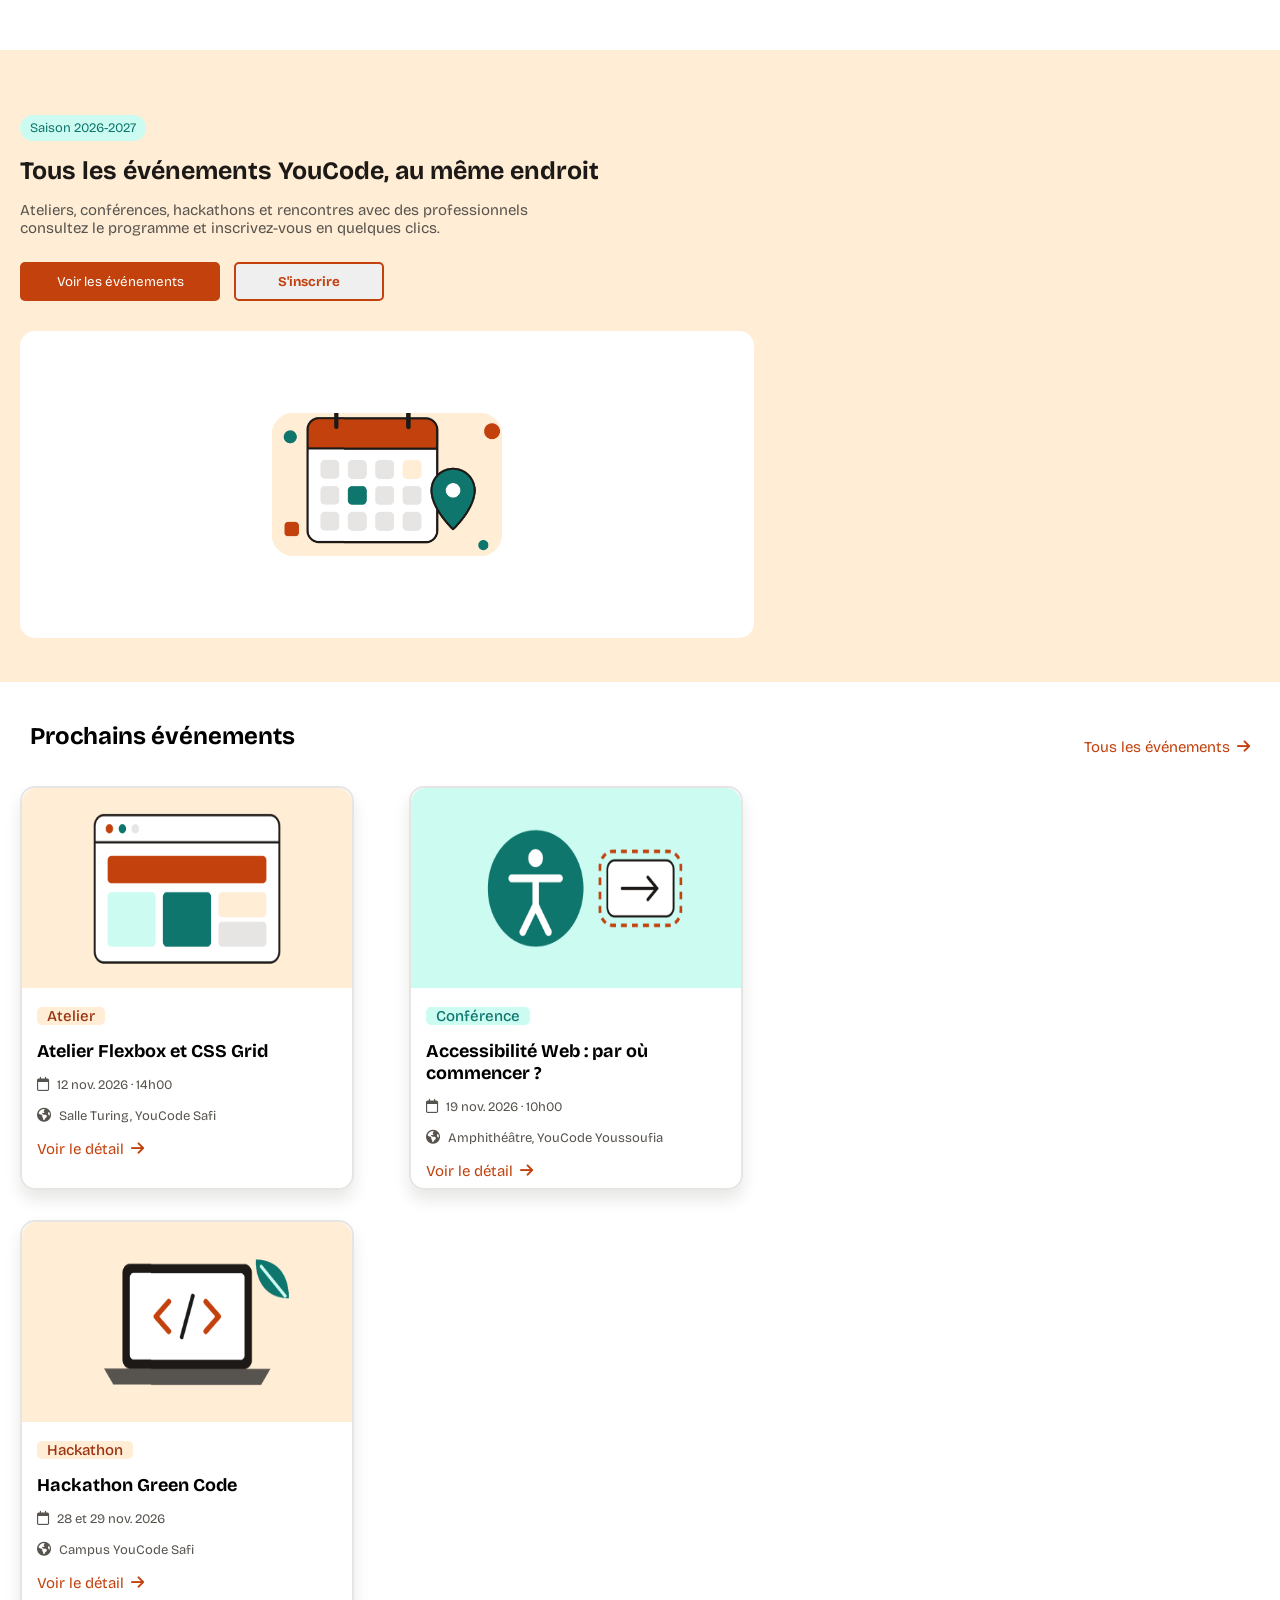
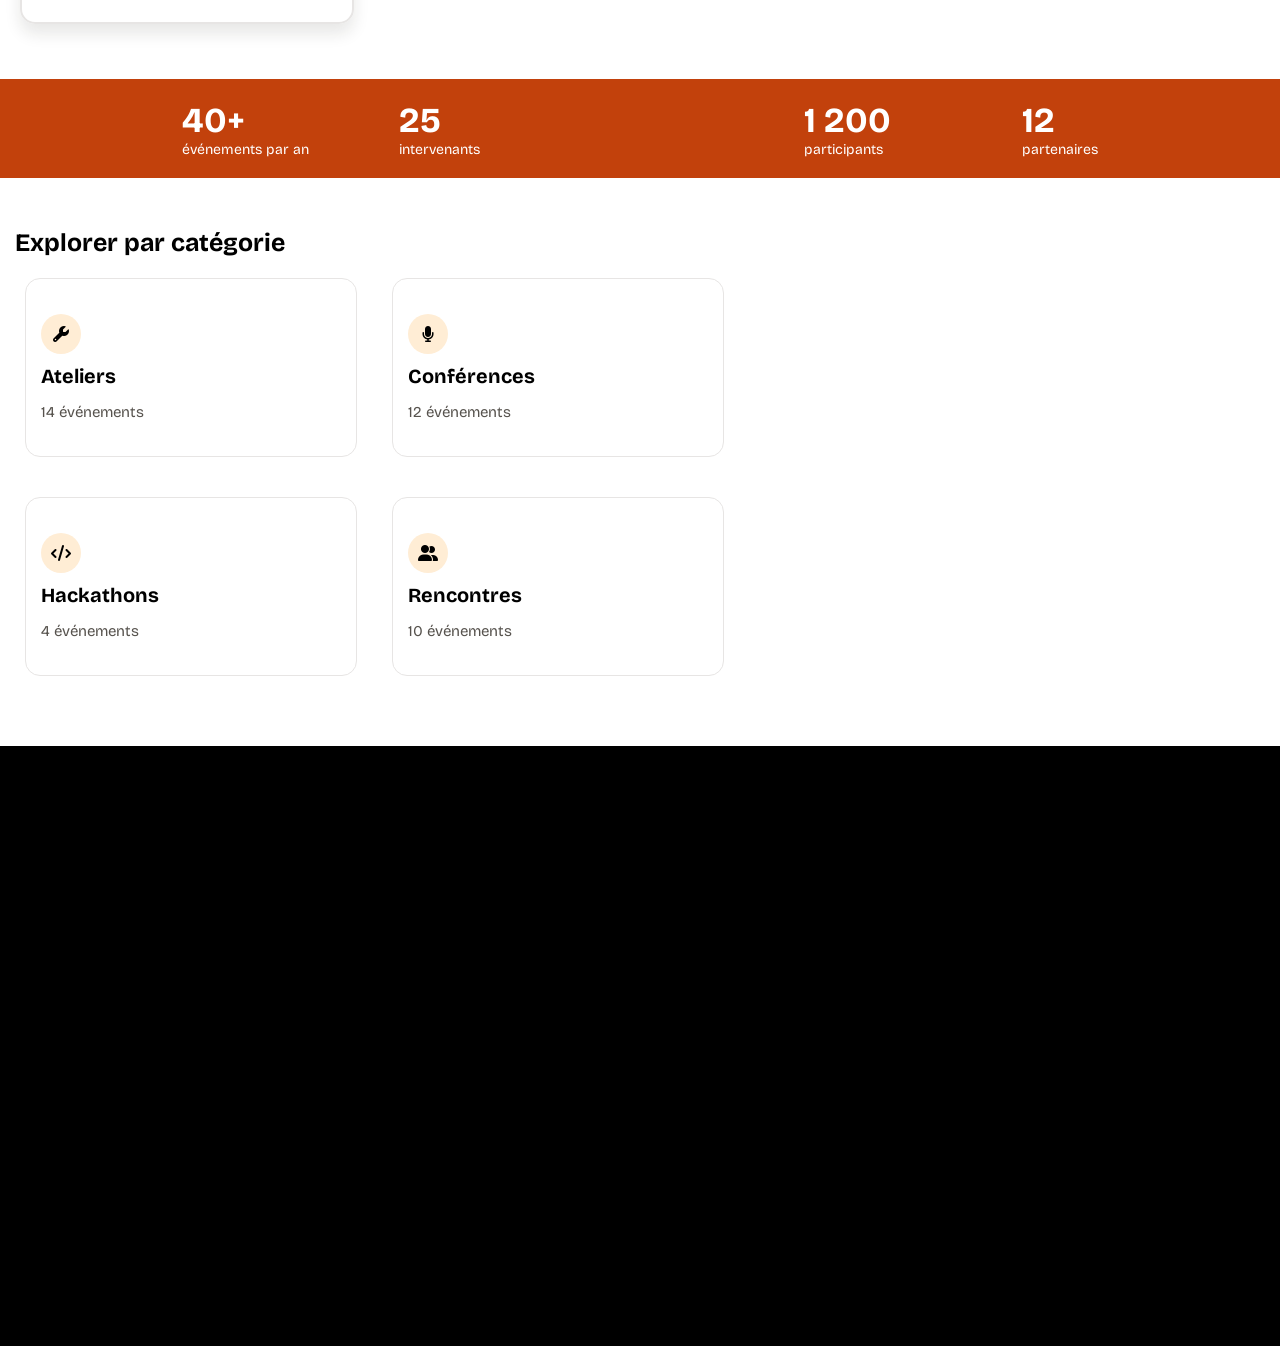
==== index.html @ a25e7b58 "done" ====
<!DOCTYPE html>
<html>
<head>
	<meta charset="UTF-8">
	<meta name="viewport" content="width=device-width, initial-scale=1.0">
    <link rel="stylesheet" href="css/style.css">
    <link rel="stylesheet" href="css/responsive.css">
	<title>YouCode Events</title>
    <link rel="preconnect" href="https://fonts.googleapis.com">
    <link rel="preconnect" href="https://fonts.gstatic.com" crossorigin>
    <link href="https://fonts.googleapis.com/css2?family=Bricolage+Grotesque:opsz,wght@12..96,200..800&family=Inter:ital,opsz,wght@0,14..32,100..900;1,14..32,100..900&display=swap" rel="stylesheet">
     <link
        rel="stylesheet"
        href="https://cdnjs.cloudflare.com/ajax/libs/font-awesome/6.7.2/css/all.min.css"
    >
</head>
<body>
    <header>
    </header>
    <main>
        <section class = "hero">
            <div class = "evnt-txt">
                <p class="saison">Saison 2026-2027</p>
                <h1>Tous les événements YouCode, au même endroit</h2>
                <p class = "txt">Ateliers, conférences, hackathons et rencontres avec des professionnels consultez le programme et inscrivez-vous en quelques clics.</p>
                <button class="voir">Voir les événements</button>
                <button class ="inscrire">S'inscrire</button>
            </div>
            <img class = "img-ag" src = "/assets/images/image-1.png" alt = "agenda">
        </section>
        <section class = "pr-events">
            <div class="line">
            <h2>Prochains événements</h2>
            <div class="event-page">
            <a href="evenements.html">Tous les événements</a>
            <i class="fa-solid fa-arrow-right"></i>
            </div>
            </div>
            <div class = "cards">
                <div class = two-cards>
                    <div class = "card">
                    <img class= "card-img" src= "assets/images/card-1.png" alt="card-1">
                    <div class ="card-txt">
                    <h4>Atelier</h4>
                    <h2>Atelier Flexbox et CSS Grid</h2>
                    <div class = "time-place">
                        <div class= "row">
                        <i class="fa-regular fa-calendar"></i>
                        <p>12 nov. 2026 · 14h00</p>
                        </div>
                        <div class= "row">
                        <i class="fa-solid fa-earth-americas"></i>
                        <p>Salle Turing, YouCode Safi</p>
                        </div>
                    </div>
                    <div class="event-page">
                    <a href="#">Voir le détail</a>
                    <i class="fa-solid fa-arrow-right"></i>
                    </div>
                    </div>
                    </div>
                    <div class = "card">
                    <img class="card-img" src= "assets/images/card-2.png" alt="card-2">
                    <div class ="card-txt">
                    <h4 style="background-color: #CCFBF1; color: #0F766E;">Conférence</h4>
                    <h2>Accessibilité Web : par où<br>commencer ?</h2>
                    <div class = "time-place">
                        <div class= "row">
                        <i class="fa-regular fa-calendar"></i>
                        <p>19 nov. 2026 · 10h00</p>
                        </div>
                        <div class= "row">
                        <i class="fa-solid fa-earth-americas"></i>
                        <p>Amphithéâtre, YouCode Youssoufia</p>
                        </div>
                    </div>
                    <div class="event-page">
                    <a href="#">Voir le détail</a>
                    <i class="fa-solid fa-arrow-right"></i>
                    </div>
                    </div>
                    </div>
                </div>
                <div class = "card">
                    <img class="card-img" src= "assets/images/card-3.png" alt="card-3">
                    <div class ="card-txt">
                    <h4>Hackathon</h4>
                    <h2>Hackathon Green Code</h2>
                    <div class = "time-place">
                        <div class= "row">
                        <i class="fa-regular fa-calendar"></i>
                        <p>28 et 29 nov. 2026</p>
                        </div>
                        <div class= "row">
                        <i class="fa-solid fa-earth-americas"></i>
                        <p>Campus YouCode Safi</p>
                        </div>
                    </div>
                    <div class="event-page">
                    <a href="#">Voir le détail</a>
                    <i class="fa-solid fa-arrow-right"></i>
                    </div>
                    </div>
                </div>
            </div>
            </div>
        </section>
        <section class="stats">
                <div class = "two">
                    <div class = "one">
                        <h2>40+</h2>
                        <p>événements par an</p>
                    </div>
                    <div class = "one">
                        <h2>25</h2>
                        <p>intervenants</p>
                    </div>
                </div>
                <div class = "two">
                    <div class = "one">
                        <h2>1 200</h2>
                        <p>participants</p>
                    </div>
                    <div class = "pb">
                        <h2>12</h2>
                        <p>partenaires</p>
                    </div>
                </div>
        </section>
        <section class="explorer">
            <h2>Explorer par catégorie</h2>
            <div class = "one-line">
            <div class="ctg">
            <div class="categorie">
                <i class="fa-solid fa-wrench"></i>
                <h2>Ateliers</h2>
                <p>14 événements</p>
            </div>
            <div class="categorie">
                <i class="fa-solid fa-microphone"></i>
                <h2>Conférences</h2>
                <p>12 événements</p>
            </div>
            </div>
            <div class="ctg">
            <div class="categorie">
                <i class="fa-solid fa-code"></i>
                <h2>Hackathons</h2>
                <p>4 événements</p>
            </div>
            <div class="categorie">
                <i class="fa-solid fa-user-group"></i>
                <h2>Rencontres</h2>
                <p>10 événements</p>
            </div>
            </div>
            </div>
        </section>
    </main>
    <footer>
    </footer>
</body>
</html>
---- css/style.css ----
@import url('https://fonts.googleapis.com/css2?family=Bricolage+Grotesque:opsz,wght@12..96,200..800&family=Inter:ital,opsz,wght@0,14..32,100..900;1,14..32,100..900&display=swap');
*{
    margin:0;
    padding: 0;
    font-family: "Bricolage Grotesque",sans-serif;
}
.hero {
    background-color:#FFEDD5;
    padding: 40px 20px;
}
.saison{
    width:fit-content;
    font-size: 13px;
    color: #0F766E;
    border-radius:15px;
    padding: 5px 10px;
    background-color:#CCFBF1;
}
.evnt-txt > h1{
    font-size: 25px;
    color:#1C1917;
    margin: 15px 0px;
}
.txt{
    margin-bottom: 10px;
    font-size: 15px;
    color:#57534E;
}
.img-ag{
    margin-top: 30px;
    width: 230px;
    padding: 25px;
    border: 2px solid #FFFFFF;
    border-radius: 15px;
    background-color:#FFFFFF;
}
.voir ,.inscrire{
    width:290px;
    height: 39px;
    margin-top: 15px;
    border-radius: 5px;
    border-style: none;
    color: #FFFFFF;
}
.voir{
    background-color: #C2410C;
}
.inscrire{
    border:2px solid #C2410C;
    color:#C2410C;
    font-weight: bold;
}
.pr-events{
    padding: 40px 20px;
}
.pr > h2{
    font-size: 32px;
}
.event-page{
    margin: 15px 0px;
}
.event-page > a,
.event-page > i{
    text-decoration: none;
    color: #C2410C;
    font-size: 15px;
}
.event-page > a{
    margin-bottom:10px;
}
.event-page > i{
    margin-left: 3px;
}
.card-img{
    width: 290px;
    height:150px;
    border-radius:15px 15px 0px 0px;
}
.card{
    border: 2px solid #E7E5E4;
    height:350px;
    width: 290px;
    margin-bottom: 15px;
    border-radius: 15px;
    box-shadow: 0px 10px 16px 0px  rgb(28 25 23 / 10%);
}
.card-txt > h4{
    font-size: 15px;
    background-color:#FFEDD5;
    color:#9A3412;
    font-weight:500;
    border-radius: 5px;
    margin: 15px 0px;
    width: fit-content;
    padding: 0px 10px;
}
.card-txt{
    margin : 0px 15px;
}
.card-txt > h2{
    font-size: 18px;
}
.row{
    display: flex;
    gap:8px;
    font-size: 14px;
    color: #57534E;
    margin-top: 15px;
}
.row > p{
    font-size:13px;
}
.time-place{
    margin: 15px 0px;
}

.stats{
    background-color: #C2410C;
    color :#FFFFFF;
    padding: 20px 20px;
}
.two{
    display: flex;
    gap:20px;
}
.pb{
    margin-left: 41px;
}
.one > h2,.pb > h2{
    font-size: 35px;
}
.one > p,.pb > p{
    font-size: 14px;
}

.explorer{
    padding: 15px 15px;
}
.explorer > h2{
    font-size: 25px;
}
.categorie{
    width:240px;
    padding: 35px 15px;
    border: 1px solid #E7E5E4;
    border-radius: 15px;
    margin: 20px 0px;
}
.categorie > i{
    background-color: #FFEDD5;
    border-radius: 60%;
    height: 40px;
    width: 40px;
    display: flex;
    align-items: center;
    justify-content: center;
}
 .categorie > h2{
    margin-top: 10px;
    font-size: 20px;
 }
.categorie > p{
    font-size: 15px;
    color: #57534E;
    margin-top: 15px;
}



footer{
    height:600px;
    background-color: black;
}
header{
    height: 50px;
}
---- css/responsive.css ----
@media (min-width: 768px) {
    .img-ag{
        padding: 80px 250px;
    }
    .voir{
        width:200px;
    }
    .inscrire{
        width:150px;
        margin-left: 10px;
    }
    .txt{
        width:550px;
    }
    .evnt-txt{
       margin-top: 25px;
    }
    .line{
        display: flex;
        justify-content: space-between;
        margin: 0px 10px;
    }
    .two-cards{
        display: flex;
        gap : 55px;
    }
    .stats{
        display: flex;
        justify-content: space-around;
    }
    .two{
        gap: 90px;
    }
    .ctg{
        display: flex;
        margin: 0px 10px;
    }
    .categorie{
        width: 300px;
    }
    .explorer{
        margin: 35px 0px;
    }
    .card-img{
        width: 330px;
        height:200px;
    }
    .card{
        height:400px;
        width: 330px;
        margin-top: 15px;
    }
    .ctg{
        gap:35px;
    }
}

@media (min-width: 1440px) {
    .hero {
        display: flex;
        justify-content: space-around;
    }
    .evnt-txt {
        margin-top: 50px;
    }
    .voir{
        width:200px;
    }
    .inscrire{
        width:150px;
        margin-left: 10px;
    }
    .img-ag{
        padding: 50px;
        margin-left: 20px;
    }
    .cards{
        display: flex;
        gap : 55px;
    }
    .two{
        gap: 150px;
    }
    .ctg{
        display: flex;
        gap:5px;
    }
    .one-line{
        display:flex;
    }
    .categorie{
        width:240px;
        margin: 20px 10px;
    }
    .pr-events{
        margin: 0px 110px;
    }
    .one{
        margin: 0px 0px;
    }
    .explorer{
        margin: 0px 110px;
    }
    .two{
        margin-right: 130px;
    }
    .card-img{
        width: 370px;
        border-radius:15px 15px 0px 0px;
    }
    .card{
        width: 370px;
        margin-top: 15px;
    }
}
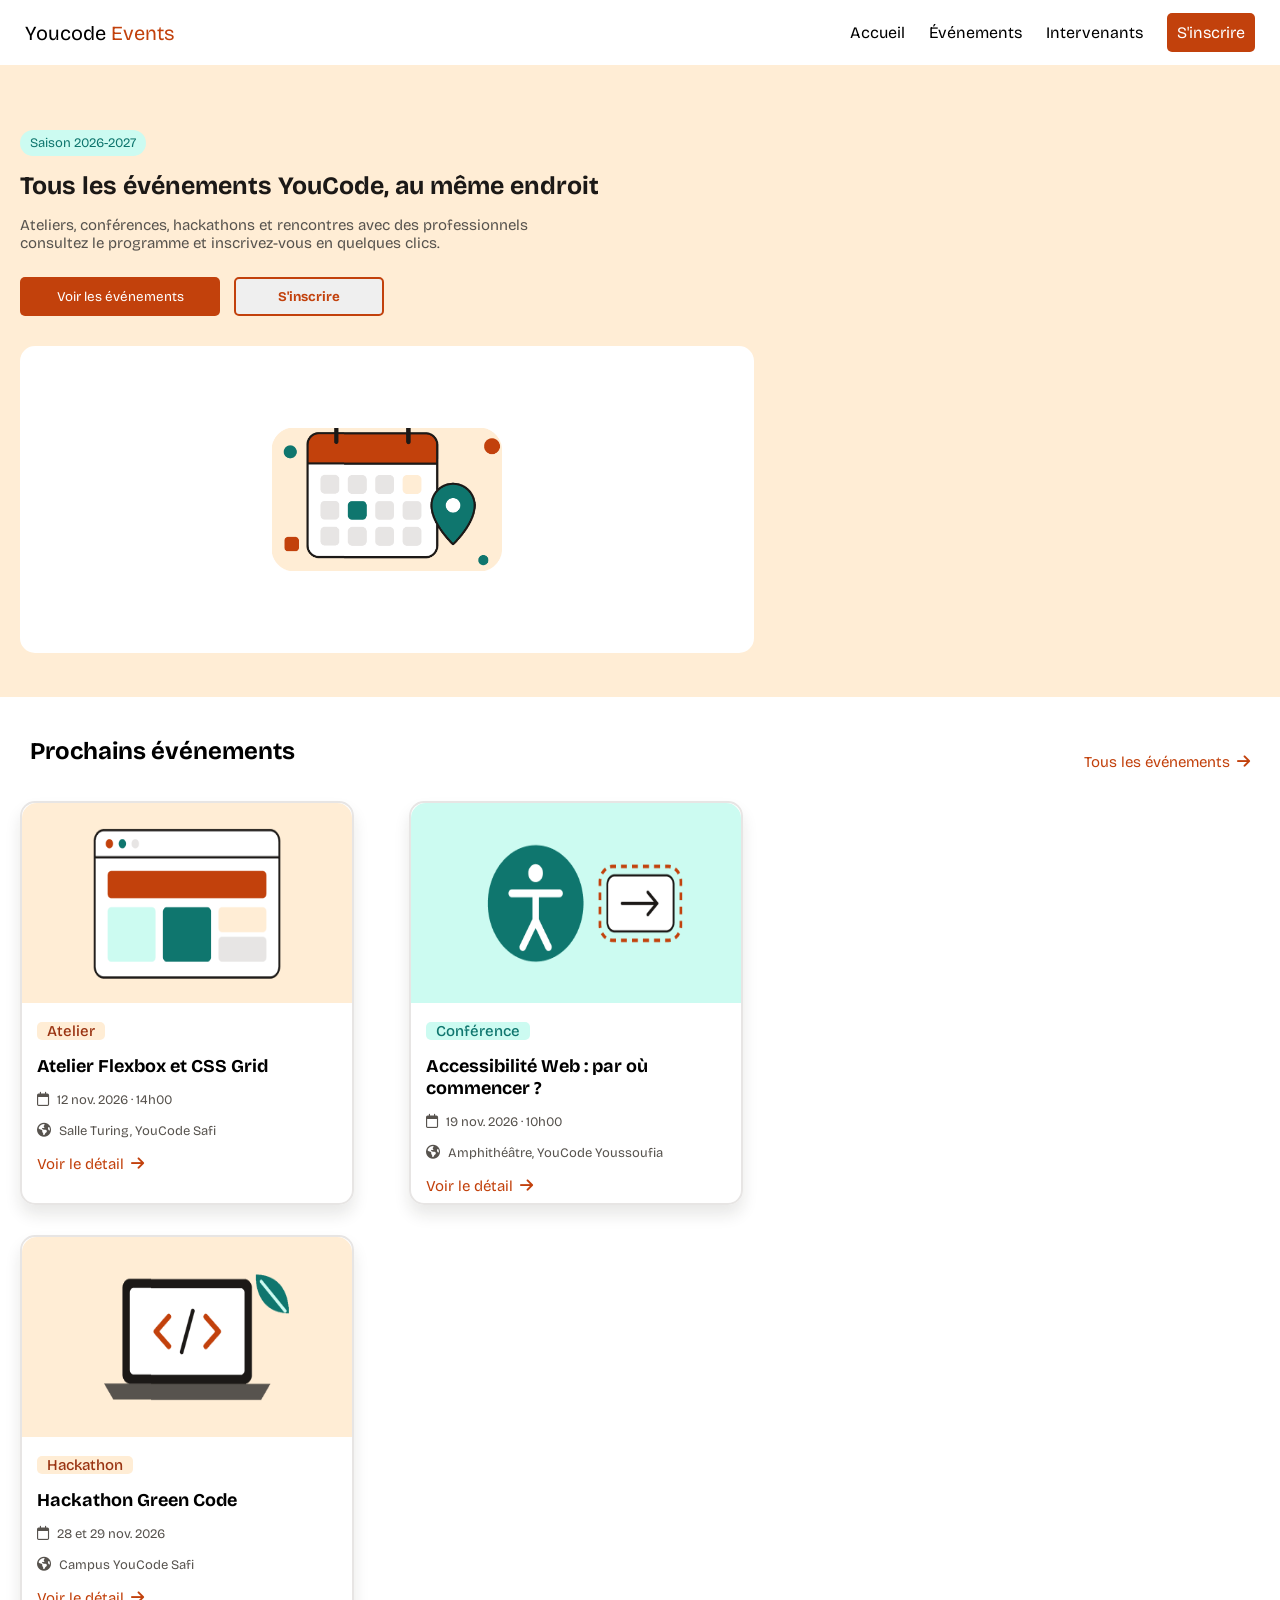
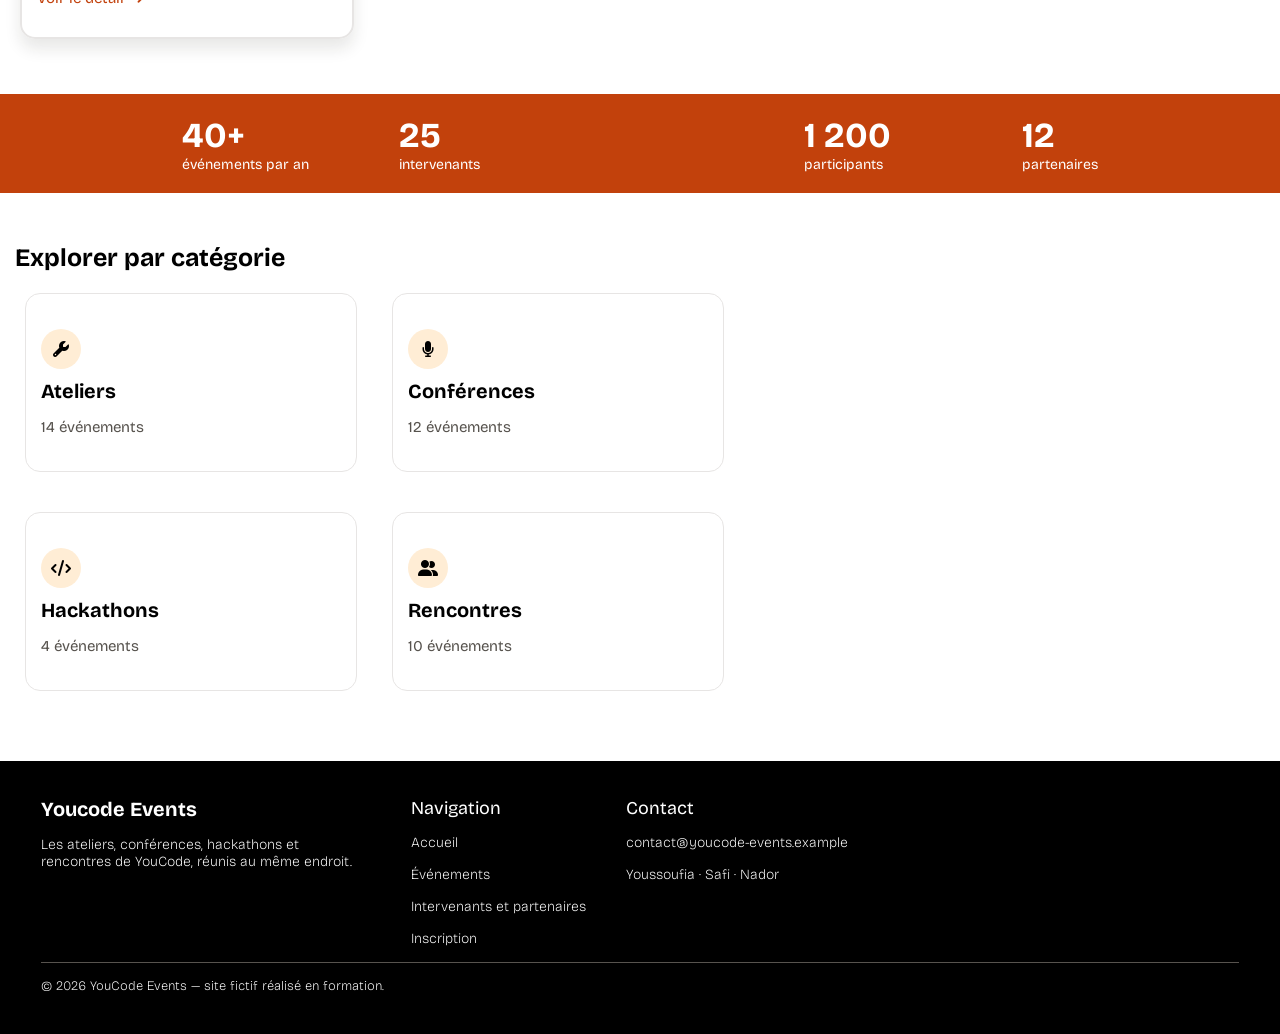
==== commit 12d2e176: "fixed first merge" ====
--- a/index.html
+++ b/index.html
@@ -16,6 +16,18 @@
 </head>
 <body>
     <header>
+        <nav>
+        <div class = "big-title">
+          <p class="youcode">Youcode <span class="events">Events</span></p>
+        </div>
+        <button class = "menu"><i class="fa-solid fa-bars"></i></button>
+        <ul class = "nav-links" id="nav-links">
+            <li><a href="index.html">Accueil</a></li>
+            <li><a href="evenements.html">Événements</a></li>
+            <li><a href="">Intervenants</a></li>
+            <li><a class="Sinscrire" href="">S'inscrire</a></li>
+        </ul>
+      </nav>
     </header>
     <main>
         <section class = "hero">
@@ -158,6 +170,25 @@
         </section>
     </main>
     <footer>
+        <div class="footer-p">
+            <div class = "big">
+              <h2>Youcode Events</h2>
+              <p class ="dawn">Les ateliers, conférences, hackathons et rencontres de YouCode, réunis au même endroit.</p>  
+            </div>
+            <div class = "wd">
+               <p class = "up">Navigation</p>
+            <p class ="dawn">Accueil</p>
+            <p class ="dawn">Événements</p>
+            <p class ="dawn">Intervenants et partenaires</p>
+            <p class ="dawn">Inscription</p>  
+            </div>
+            <div class = "wd-two">
+                <p class = "up">Contact</p>
+            <p class ="dawn">contact@youcode-events.example</p>
+            <p class ="dawn">Youssoufia · Safi · Nador</p> 
+            </div>
+        </div>
+        <p class = "reserved">© 2026 YouCode Events — site fictif réalisé en formation.</p>
     </footer>
 </body>
 </html>
--- a/css/style.css
+++ b/css/style.css
@@ -1,176 +1,327 @@
-@import url('https://fonts.googleapis.com/css2?family=Bricolage+Grotesque:opsz,wght@12..96,200..800&family=Inter:ital,opsz,wght@0,14..32,100..900;1,14..32,100..900&display=swap');
-*{
-    margin:0;
-    padding: 0;
-    font-family: "Bricolage Grotesque",sans-serif;
-}
-.hero {
-    background-color:#FFEDD5;
-    padding: 40px 20px;
-}
-.saison{
-    width:fit-content;
-    font-size: 13px;
-    color: #0F766E;
-    border-radius:15px;
-    padding: 5px 10px;
-    background-color:#CCFBF1;
-}
-.evnt-txt > h1{
-    font-size: 25px;
-    color:#1C1917;
-    margin: 15px 0px;
-}
-.txt{
-    margin-bottom: 10px;
-    font-size: 15px;
-    color:#57534E;
-}
-.img-ag{
-    margin-top: 30px;
-    width: 230px;
-    padding: 25px;
-    border: 2px solid #FFFFFF;
-    border-radius: 15px;
-    background-color:#FFFFFF;
-}
-.voir ,.inscrire{
-    width:290px;
-    height: 39px;
-    margin-top: 15px;
-    border-radius: 5px;
-    border-style: none;
-    color: #FFFFFF;
-}
-.voir{
-    background-color: #C2410C;
-}
-.inscrire{
-    border:2px solid #C2410C;
-    color:#C2410C;
-    font-weight: bold;
-}
-.pr-events{
-    padding: 40px 20px;
-}
-.pr > h2{
-    font-size: 32px;
-}
-.event-page{
-    margin: 15px 0px;
-}
-.event-page > a,
-.event-page > i{
-    text-decoration: none;
-    color: #C2410C;
-    font-size: 15px;
-}
-.event-page > a{
-    margin-bottom:10px;
-}
-.event-page > i{
-    margin-left: 3px;
-}
-.card-img{
-    width: 290px;
-    height:150px;
-    border-radius:15px 15px 0px 0px;
-}
-.card{
-    border: 2px solid #E7E5E4;
-    height:350px;
-    width: 290px;
-    margin-bottom: 15px;
-    border-radius: 15px;
-    box-shadow: 0px 10px 16px 0px  rgb(28 25 23 / 10%);
-}
-.card-txt > h4{
-    font-size: 15px;
-    background-color:#FFEDD5;
-    color:#9A3412;
-    font-weight:500;
-    border-radius: 5px;
-    margin: 15px 0px;
-    width: fit-content;
-    padding: 0px 10px;
-}
-.card-txt{
-    margin : 0px 15px;
-}
-.card-txt > h2{
-    font-size: 18px;
-}
-.row{
-    display: flex;
-    gap:8px;
-    font-size: 14px;
-    color: #57534E;
-    margin-top: 15px;
-}
-.row > p{
-    font-size:13px;
-}
-.time-place{
-    margin: 15px 0px;
-}
-
-.stats{
-    background-color: #C2410C;
-    color :#FFFFFF;
-    padding: 20px 20px;
-}
-.two{
-    display: flex;
-    gap:20px;
-}
-.pb{
-    margin-left: 41px;
-}
-.one > h2,.pb > h2{
-    font-size: 35px;
-}
-.one > p,.pb > p{
-    font-size: 14px;
-}
-
-.explorer{
-    padding: 15px 15px;
-}
-.explorer > h2{
-    font-size: 25px;
-}
-.categorie{
-    width:240px;
-    padding: 35px 15px;
-    border: 1px solid #E7E5E4;
-    border-radius: 15px;
-    margin: 20px 0px;
-}
-.categorie > i{
-    background-color: #FFEDD5;
-    border-radius: 60%;
-    height: 40px;
-    width: 40px;
-    display: flex;
-    align-items: center;
-    justify-content: center;
-}
- .categorie > h2{
-    margin-top: 10px;
-    font-size: 20px;
- }
-.categorie > p{
-    font-size: 15px;
-    color: #57534E;
-    margin-top: 15px;
-}
-
-
-
-footer{
-    height:600px;
-    background-color: black;
-}
-header{
-    height: 50px;
-}
+@import url('https://fonts.googleapis.com/css2?family=Bricolage+Grotesque:opsz,wght@12..96,200..800&family=Inter:ital,opsz,wght@0,14..32,100..900;1,14..32,100..900&display=swap');
+*{
+    margin:0;
+    padding: 0;
+    font-family: "Bricolage Grotesque",sans-serif;
+}
+.hero {
+    background-color:#FFEDD5;
+    padding: 40px 20px;
+}
+.saison{
+    width:fit-content;
+    font-size: 13px;
+    color: #0F766E;
+    border-radius:15px;
+    padding: 5px 10px;
+    background-color:#CCFBF1;
+}
+.evnt-txt > h1{
+    font-size: 25px;
+    color:#1C1917;
+    margin: 15px 0px;
+}
+.txt{
+    margin-bottom: 10px;
+    font-size: 15px;
+    color:#57534E;
+}
+.img-ag{
+    margin-top: 30px;
+    width: 230px;
+    padding: 25px;
+    border: 2px solid #FFFFFF;
+    border-radius: 15px;
+    background-color:#FFFFFF;
+}
+.voir ,.inscrire{
+    width:290px;
+    height: 39px;
+    margin-top: 15px;
+    border-radius: 5px;
+    border-style: none;
+    color: #FFFFFF;
+}
+.voir{
+    background-color: #C2410C;
+}
+.inscrire{
+    border:2px solid #C2410C;
+    color:#C2410C;
+    font-weight: bold;
+}
+.pr-events{
+    padding: 40px 20px;
+}
+.pr > h2{
+    font-size: 32px;
+}
+.event-page{
+    margin: 15px 0px;
+}
+.event-page > a,
+.event-page > i{
+    text-decoration: none;
+    color: #C2410C;
+    font-size: 15px;
+}
+.event-page > a{
+    margin-bottom:10px;
+}
+.event-page > i{
+    margin-left: 3px;
+}
+.card-img{
+    width: 290px;
+    height:150px;
+    border-radius:15px 15px 0px 0px;
+}
+.card{
+    border: 2px solid #E7E5E4;
+    height:350px;
+    width: 290px;
+    margin-bottom: 15px;
+    border-radius: 15px;
+    box-shadow: 0px 10px 16px 0px  rgb(28 25 23 / 10%);
+}
+.card-txt > h4{
+    font-size: 15px;
+    background-color:#FFEDD5;
+    color:#9A3412;
+    font-weight:500;
+    border-radius: 5px;
+    margin: 15px 0px;
+    width: fit-content;
+    padding: 0px 10px;
+}
+.card-txt{
+    margin : 0px 15px;
+}
+.card-txt > h2{
+    font-size: 18px;
+}
+.row{
+    display: flex;
+    gap:8px;
+    font-size: 14px;
+    color: #57534E;
+    margin-top: 15px;
+}
+.row > p{
+    font-size:13px;
+}
+.time-place{
+    margin: 15px 0px;
+}
+
+.stats{
+    background-color: #C2410C;
+    color :#FFFFFF;
+    padding: 20px 20px;
+}
+.two{
+    display: flex;
+    gap:20px;
+}
+.pb{
+    margin-left: 41px;
+}
+.one > h2,.pb > h2{
+    font-size: 35px;
+}
+.one > p,.pb > p{
+    font-size: 14px;
+}
+
+.explorer{
+    padding: 15px 15px;
+}
+.explorer > h2{
+    font-size: 25px;
+}
+.categorie{
+    width:240px;
+    padding: 35px 15px;
+    border: 1px solid #E7E5E4;
+    border-radius: 15px;
+    margin: 20px 0px;
+}
+.categorie > i{
+    background-color: #FFEDD5;
+    border-radius: 60%;
+    height: 40px;
+    width: 40px;
+    display: flex;
+    align-items: center;
+    justify-content: center;
+}
+ .categorie > h2{
+    margin-top: 10px;
+    font-size: 20px;
+ }
+.categorie > p{
+    font-size: 15px;
+    color: #57534E;
+    margin-top: 15px;
+}
+
+
+
+/* *, *::before, *::after {
+    box-sizing: border-box;
+} */
+.big-title {
+    margin-left: 10px;
+}
+
+header nav .events {
+    color: #C2410C;
+}
+main .Hero-section {
+    background-color: #FFEDD5;
+    padding: 30px 20px;   
+}
+header {
+    position: relative;
+}
+nav {
+    display: flex;
+    justify-content: space-between;
+    flex-wrap: wrap;
+    align-items: center;
+    height: 65px;
+}
+nav .nav-links {
+    display: none;
+    /* width: 100%;                    
+    list-style: none;               
+    margin: 0;
+    padding: 16px 0;  
+    background-color: red;
+    position: absolute;
+      top: 100%;               
+    left: 0;
+    right: 0;
+        margin: 0;
+    padding: 8px 24px 16px; */
+    
+}
+nav .nav-links.is-open {
+    display: block;
+}
+     nav .nav-links a {
+        text-decoration: none;
+        color: black;
+     }
+nav .menu {
+    background: none;          
+    border: none;           
+    padding: 8px;             
+    font-size: 22px;           
+    color: #1C1917;            
+    cursor: pointer;          
+    border-radius: 6px;
+}
+main .Hero-section {
+    background-color: #FFEDD5;
+}
+main .heading {
+    margin-left: 10px;
+    font-size: 30px;
+}
+.hero-paragraph {
+    margin-left: 10px;
+}
+.a-venir .event-1 {
+     margin-inline: 10px;
+    border: 1px solid gray;
+    border-radius: 24px;
+    overflow: hidden;
+    box-shadow: 0px 4px 16px rgba(0, 0, 0, 0.3);
+}
+.avenir-title {
+    margin-left: 21px;
+    margin-top: 25px;
+    margin-bottom: 8px;
+}
+.avenir-title h3 {
+    font-size: 30px;
+    margin: 0;            
+}
+.avenir-title .sous {
+    font-size: 10px;
+    color: gray;
+    margin: 6px 0 0 0;  
+    font-size: 13px;  
+}
+
+
+.a-venir .event-1 img { 
+    display: block; 
+    width: 100%;      
+    height: auto; 
+}
+.a-venir .event-1 .atelier {
+    color: #9A3412;
+    background-color: #FFEDD5;
+    margin-left: 25px;
+    width: 85px;
+    height: 27px;
+    border-radius: 8%;
+    justify-content: center;
+    align-items: center;
+    display: flex;
+}
+
+.a-venir {
+    display: grid;
+    grid-template-columns: 1fr;
+    gap: 20px;
+    margin-bottom: 4%;
+}
+.a-venir .event-1 .grid {
+        margin-left: 25px;
+    font-weight: bold;
+    font-size: 20px;
+}
+.a-venir .event-1 .date {
+        margin-left: 25px;
+    color: gray;
+}
+.a-venir .event-1 .location {
+        margin-left: 25px;
+    color: gray;
+}
+.a-venir .event-1 a {
+    margin-left: 25px;
+    color: #C2410C;
+    text-decoration: none;
+        display: block;
+    margin-bottom: 3%;
+}
+footer {
+    background-color: black;
+    padding:2%;
+    color:#FFFFFF;
+}
+.footer-p .up {
+    margin: 10px 15px;
+    font-size: 13px;
+}
+footer .reserved {
+    padding: 15px 0px;
+    font-size: 13px;
+    margin: 0px 15px;
+    font-weight: lighter;
+    border-top:1px solid #57534E;
+}
+.dawn {
+    font-size: 13px;
+    font-weight: lighter;
+    margin: 15px 15px;
+}
+.big > h2{
+    font-size: 20px;
+    margin: 10px 15px;
+}
+
--- a/css/responsive.css
+++ b/css/responsive.css
@@ -1,115 +1,235 @@
-@media (min-width: 768px) {
-    .img-ag{
-        padding: 80px 250px;
-    }
-    .voir{
-        width:200px;
-    }
-    .inscrire{
-        width:150px;
-        margin-left: 10px;
-    }
-    .txt{
-        width:550px;
-    }
-    .evnt-txt{
-       margin-top: 25px;
-    }
-    .line{
-        display: flex;
-        justify-content: space-between;
-        margin: 0px 10px;
-    }
-    .two-cards{
-        display: flex;
-        gap : 55px;
-    }
-    .stats{
-        display: flex;
-        justify-content: space-around;
-    }
-    .two{
-        gap: 90px;
-    }
-    .ctg{
-        display: flex;
-        margin: 0px 10px;
-    }
-    .categorie{
-        width: 300px;
-    }
-    .explorer{
-        margin: 35px 0px;
-    }
-    .card-img{
-        width: 330px;
-        height:200px;
-    }
-    .card{
-        height:400px;
-        width: 330px;
-        margin-top: 15px;
-    }
-    .ctg{
-        gap:35px;
-    }
-}
-
-@media (min-width: 1440px) {
-    .hero {
-        display: flex;
-        justify-content: space-around;
-    }
-    .evnt-txt {
-        margin-top: 50px;
-    }
-    .voir{
-        width:200px;
-    }
-    .inscrire{
-        width:150px;
-        margin-left: 10px;
-    }
-    .img-ag{
-        padding: 50px;
-        margin-left: 20px;
-    }
-    .cards{
-        display: flex;
-        gap : 55px;
-    }
-    .two{
-        gap: 150px;
-    }
-    .ctg{
-        display: flex;
-        gap:5px;
-    }
-    .one-line{
-        display:flex;
-    }
-    .categorie{
-        width:240px;
-        margin: 20px 10px;
-    }
-    .pr-events{
-        margin: 0px 110px;
-    }
-    .one{
-        margin: 0px 0px;
-    }
-    .explorer{
-        margin: 0px 110px;
-    }
-    .two{
-        margin-right: 130px;
-    }
-    .card-img{
-        width: 370px;
-        border-radius:15px 15px 0px 0px;
-    }
-    .card{
-        width: 370px;
-        margin-top: 15px;
-    }
+@media (min-width: 768px) {
+    .img-ag{
+        padding: 80px 250px;
+    }
+    .voir{
+        width:200px;
+    }
+    .inscrire{
+        width:150px;
+        margin-left: 10px;
+    }
+    .txt{
+        width:550px;
+    }
+    .evnt-txt{
+       margin-top: 25px;
+    }
+    .line{
+        display: flex;
+        justify-content: space-between;
+        margin: 0px 10px;
+    }
+    .two-cards{
+        display: flex;
+        gap : 55px;
+    }
+    .stats{
+        display: flex;
+        justify-content: space-around;
+    }
+    .two{
+        gap: 90px;
+    }
+    .ctg{
+        display: flex;
+        margin: 0px 10px;
+    }
+    .categorie{
+        width: 300px;
+    }
+    .explorer{
+        margin: 35px 0px;
+    }
+    .card-img{
+        width: 330px;
+        height:200px;
+    }
+    .card{
+        height:400px;
+        width: 330px;
+        margin-top: 15px;
+    }
+    .ctg{
+        gap:35px;
+    }
+  .a-venir {
+        grid-template-columns: 1fr 1fr;
+    }
+    .avenir-title {
+         grid-column: 1 / -1;
+         margin-left: 3%;
+         margin-top: 30px;
+         margin-bottom: 12px;
+    }
+    .big-title {
+    margin-left: 25px;
+    font-size: 20px;
+}
+.hero-paragraph {
+    font-size: 20px;
+}
+
+    nav .menu {
+        display: none;
+    }
+    nav .nav-links {
+        display: flex;
+        list-style: none;
+        margin-left: auto;
+       gap: 24px;
+       align-items: center;
+       margin-right: 25px;
+    }
+        nav a {
+        text-decoration: none;
+        color: black;
+     }
+     nav .nav-links .Sinscrire {
+        background-color: #C2410C;
+        padding: 10px;
+        border-radius: 5px;
+        color: white;
+     }
+    nav a:hover {
+        color: #C2410C;
+        border-bottom: 1px solid #C2410C;
+    }
+    footer .footer-p {
+        display: flex;
+        gap:10px;
+    }
+    .big {
+        width: 360px;
+    }
+    .wd-two{
+        width: 410px;
+    }
+    .a-venir .sous {
+        font-size: 15px;  
+    }
+    .footer-p .up {
+    font-size: 18px;
+}
+.dawn {
+    font-size: 14px;
+}
+    .a-venir .event-1 {
+            margin-inline: 23px;
+    }
+    main .Hero-section {
+    padding: 40px 20px;   
+}
+}
+
+@media (min-width: 1440px) {
+    .hero {
+        display: flex;
+        justify-content: space-around;
+    }
+    .evnt-txt {
+        margin-top: 50px;
+    }
+    .voir{
+        width:200px;
+    }
+    .inscrire{
+        width:150px;
+        margin-left: 10px;
+    }
+    .img-ag{
+        padding: 50px;
+        margin-left: 20px;
+    }
+    .cards{
+        display: flex;
+        gap : 55px;
+    }
+    .two{
+        gap: 150px;
+    }
+    .ctg{
+        display: flex;
+        gap:5px;
+    }
+    .one-line{
+        display:flex;
+    }
+    .categorie{
+        width:240px;
+        margin: 20px 10px;
+    }
+    .pr-events{
+        margin: 0px 110px;
+    }
+    .one{
+        margin: 0px 0px;
+    }
+    .explorer{
+        margin: 0px 110px;
+    }
+    .two{
+        margin-right: 130px;
+    }
+    .card-img{
+        width: 370px;
+        border-radius:15px 15px 0px 0px;
+    }
+    .card{
+        width: 370px;
+        margin-top: 15px;
+    }
+    .a-venir {
+        grid-template-columns: 1fr 1fr 1fr;
+        margin-left: 3%;
+        margin-right: 3%;
+    }
+        .avenir-title {
+        margin-left: 5%;
+        margin-top: 35px;
+         margin-bottom: 14px;
+    }
+    .big-title {
+      margin-left: 60px;
+      font-size: 30px;
+   }
+   .footer-p .up {
+    font-size: 20px;
+  }
+  .big > p{
+        width:450px;
+    }
+    .big{
+        width: 950px;
+    }
+  .dawn {
+    font-size: 16px;
+  }
+    main .Hero-section {
+    padding: 40px 20px;   
+  }
+  main .heading {
+    margin-left: 50px;
+  }
+  .hero-paragraph {
+    margin-left: 50px;
+  }
+  .heading {
+      font-size: 23px;
+    }
+     .a-venir .event-1 {
+            margin-inline: 30px;
+    }
+    .a-venir .sous {
+        grid-column: 1 / -1;
+        font-size: 16px;  
+    }
+      nav .menu {
+        display: none;
+    }
+        footer .footer-p {
+        display: flex;
+        justify-content: space-between;
+
+    }
 }
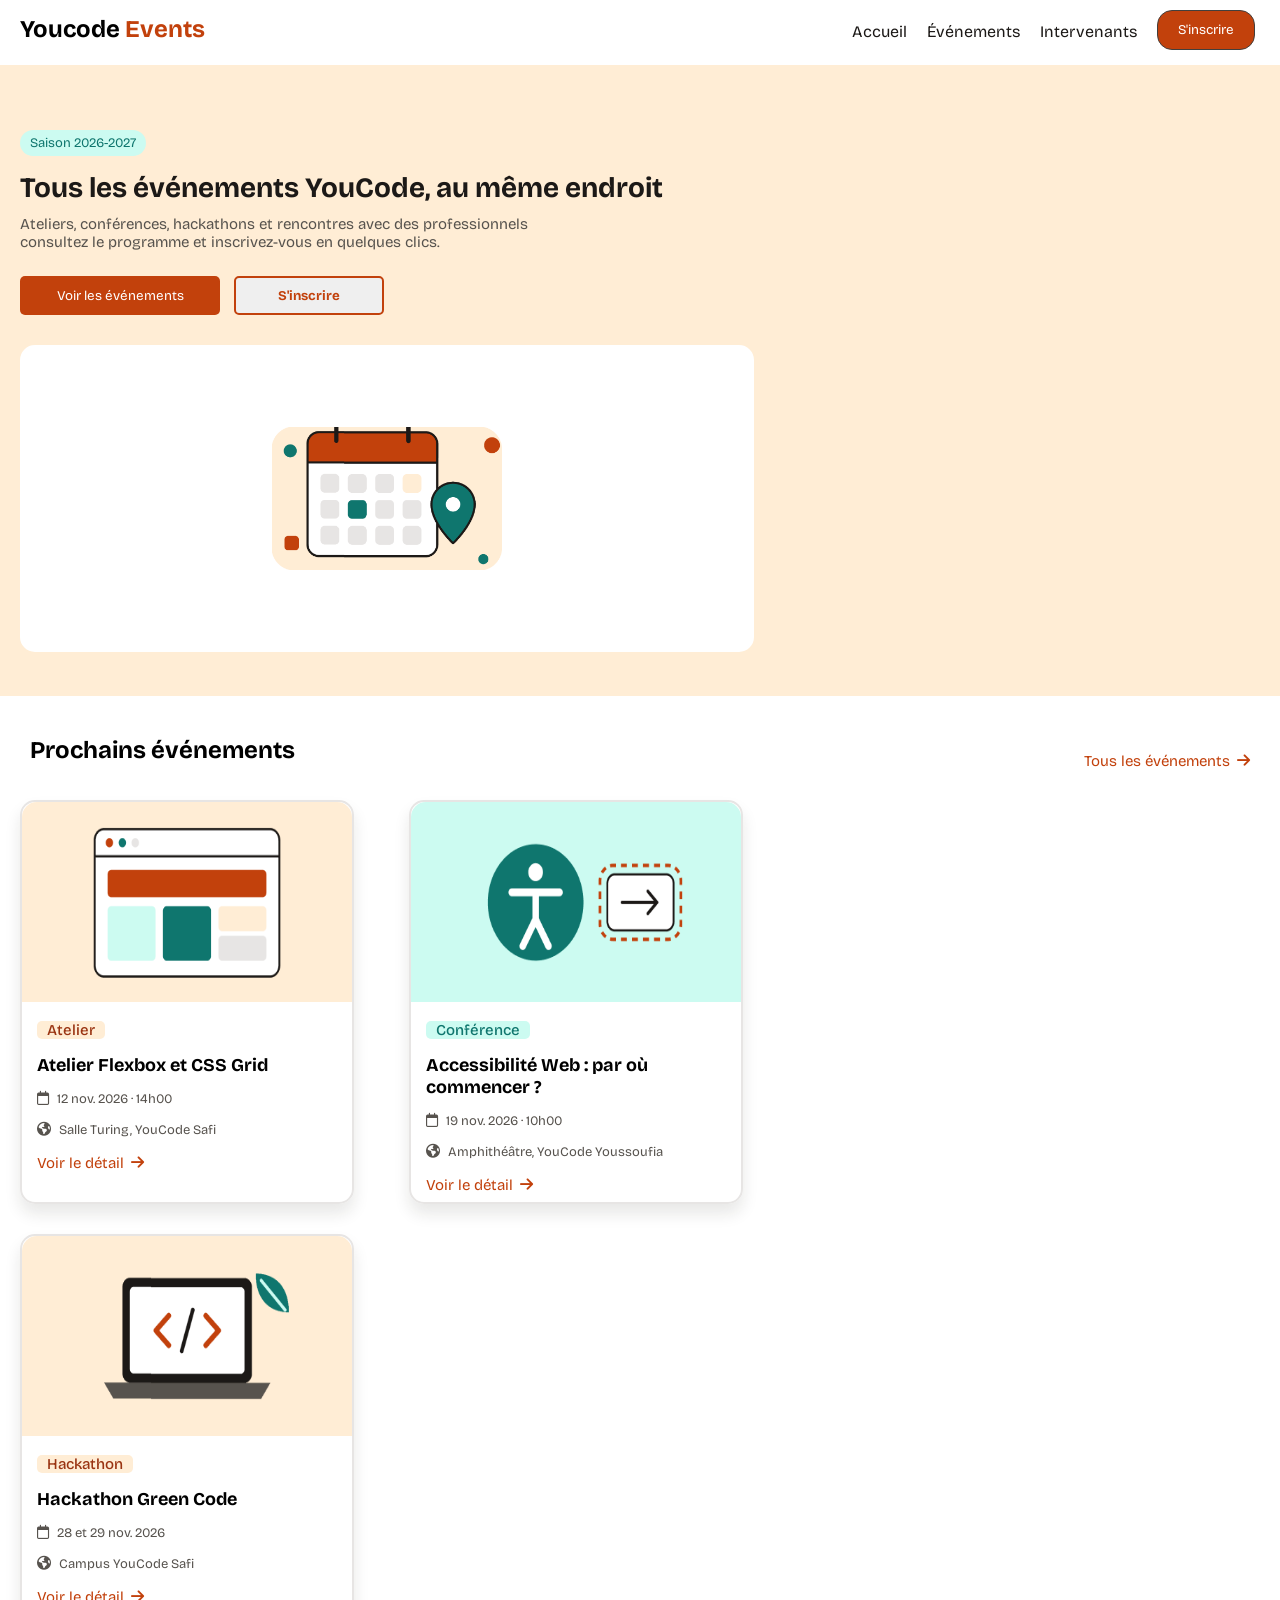
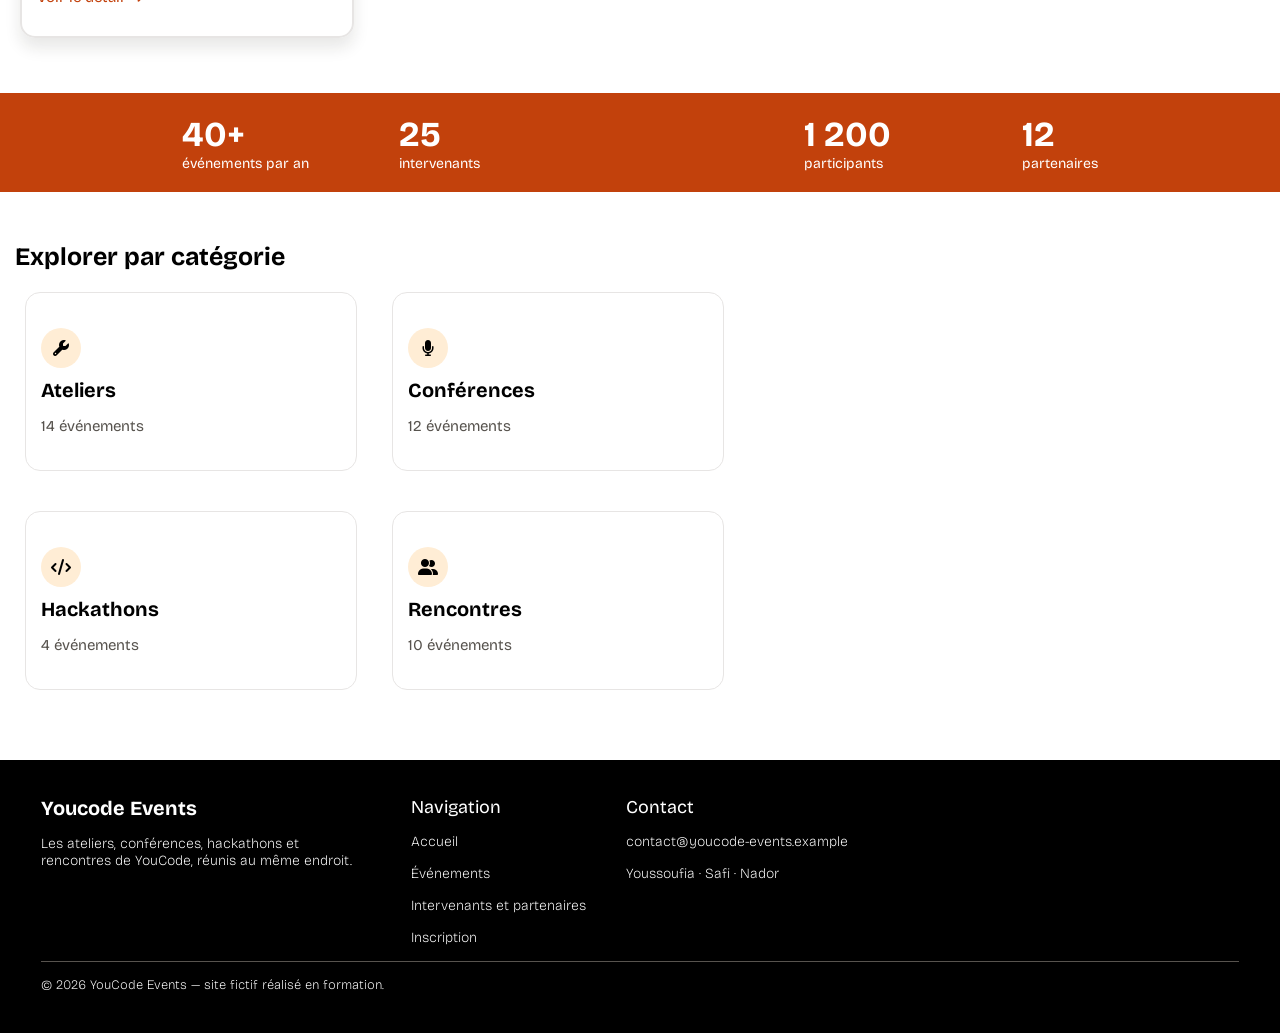
==== commit 56f2bfa1: "nav bar done" ====
--- a/index.html
+++ b/index.html
@@ -16,19 +16,25 @@
 </head>
 <body>
     <header>
-        <nav>
-        <div class = "big-title">
-          <p class="youcode">Youcode <span class="events">Events</span></p>
-        </div>
-        <button class = "menu"><i class="fa-solid fa-bars"></i></button>
-        <ul class = "nav-links" id="nav-links">
-            <li><a href="index.html">Accueil</a></li>
-            <li><a href="evenements.html">Événements</a></li>
-            <li><a href="">Intervenants</a></li>
-            <li><a class="Sinscrire" href="">S'inscrire</a></li>
-        </ul>
+          <h2>Youcode <span>Events</span></h2>
+        <nav class = "desktop-menu">
+            <a href="index.html">Accueil</a>
+            <a href="evenements.html">Événements</a>
+            <a href="intervenants.html">Intervenants</a>
+            <button class="Sinscrire-two" href="">S'inscrire</button>
       </nav>
+      <div class ="hamburger">
+      <i class="fa-solid fa-bars"></i>
+      </div>
     </header>
+        <nav class = "mobile-menu">
+            <div class = "links hidden">
+            <a href="index.html">Accueil</a>
+            <a href="evenements.html">Événements</a>
+            <a href="intervenants.html">Intervenants</a>
+            <button class="Sinscrire" href="inscription.html">S'inscrire</button>
+            </div>
+        </nav>
     <main>
         <section class = "hero">
             <div class = "evnt-txt">
@@ -190,5 +196,6 @@
         </div>
         <p class = "reserved">© 2026 YouCode Events — site fictif réalisé en formation.</p>
     </footer>
+    <script src="js/menu.js"></script>
 </body>
 </html>
--- a/css/style.css
+++ b/css/style.css
@@ -1,327 +1,435 @@
-@import url('https://fonts.googleapis.com/css2?family=Bricolage+Grotesque:opsz,wght@12..96,200..800&family=Inter:ital,opsz,wght@0,14..32,100..900;1,14..32,100..900&display=swap');
-*{
-    margin:0;
-    padding: 0;
-    font-family: "Bricolage Grotesque",sans-serif;
-}
-.hero {
-    background-color:#FFEDD5;
-    padding: 40px 20px;
-}
-.saison{
-    width:fit-content;
-    font-size: 13px;
-    color: #0F766E;
-    border-radius:15px;
-    padding: 5px 10px;
-    background-color:#CCFBF1;
-}
-.evnt-txt > h1{
-    font-size: 25px;
-    color:#1C1917;
-    margin: 15px 0px;
-}
-.txt{
-    margin-bottom: 10px;
-    font-size: 15px;
-    color:#57534E;
-}
-.img-ag{
-    margin-top: 30px;
-    width: 230px;
-    padding: 25px;
-    border: 2px solid #FFFFFF;
-    border-radius: 15px;
-    background-color:#FFFFFF;
-}
-.voir ,.inscrire{
-    width:290px;
-    height: 39px;
-    margin-top: 15px;
-    border-radius: 5px;
-    border-style: none;
-    color: #FFFFFF;
-}
-.voir{
-    background-color: #C2410C;
-}
-.inscrire{
-    border:2px solid #C2410C;
-    color:#C2410C;
-    font-weight: bold;
-}
-.pr-events{
-    padding: 40px 20px;
-}
-.pr > h2{
-    font-size: 32px;
-}
-.event-page{
-    margin: 15px 0px;
-}
-.event-page > a,
-.event-page > i{
-    text-decoration: none;
-    color: #C2410C;
-    font-size: 15px;
-}
-.event-page > a{
-    margin-bottom:10px;
-}
-.event-page > i{
-    margin-left: 3px;
-}
-.card-img{
-    width: 290px;
-    height:150px;
-    border-radius:15px 15px 0px 0px;
-}
-.card{
-    border: 2px solid #E7E5E4;
-    height:350px;
-    width: 290px;
-    margin-bottom: 15px;
-    border-radius: 15px;
-    box-shadow: 0px 10px 16px 0px  rgb(28 25 23 / 10%);
-}
-.card-txt > h4{
-    font-size: 15px;
-    background-color:#FFEDD5;
-    color:#9A3412;
-    font-weight:500;
-    border-radius: 5px;
-    margin: 15px 0px;
-    width: fit-content;
-    padding: 0px 10px;
-}
-.card-txt{
-    margin : 0px 15px;
-}
-.card-txt > h2{
-    font-size: 18px;
-}
-.row{
-    display: flex;
-    gap:8px;
-    font-size: 14px;
-    color: #57534E;
-    margin-top: 15px;
-}
-.row > p{
-    font-size:13px;
-}
-.time-place{
-    margin: 15px 0px;
-}
-
-.stats{
-    background-color: #C2410C;
-    color :#FFFFFF;
-    padding: 20px 20px;
-}
-.two{
-    display: flex;
-    gap:20px;
-}
-.pb{
-    margin-left: 41px;
-}
-.one > h2,.pb > h2{
-    font-size: 35px;
-}
-.one > p,.pb > p{
-    font-size: 14px;
-}
-
-.explorer{
-    padding: 15px 15px;
-}
-.explorer > h2{
-    font-size: 25px;
-}
-.categorie{
-    width:240px;
-    padding: 35px 15px;
-    border: 1px solid #E7E5E4;
-    border-radius: 15px;
-    margin: 20px 0px;
-}
-.categorie > i{
-    background-color: #FFEDD5;
-    border-radius: 60%;
-    height: 40px;
-    width: 40px;
-    display: flex;
-    align-items: center;
-    justify-content: center;
-}
- .categorie > h2{
-    margin-top: 10px;
-    font-size: 20px;
- }
-.categorie > p{
-    font-size: 15px;
-    color: #57534E;
-    margin-top: 15px;
-}
-
-
-
-/* *, *::before, *::after {
-    box-sizing: border-box;
-} */
-.big-title {
-    margin-left: 10px;
-}
-
-header nav .events {
-    color: #C2410C;
-}
-main .Hero-section {
-    background-color: #FFEDD5;
-    padding: 30px 20px;   
-}
-header {
-    position: relative;
-}
-nav {
-    display: flex;
-    justify-content: space-between;
-    flex-wrap: wrap;
-    align-items: center;
-    height: 65px;
-}
-nav .nav-links {
-    display: none;
-    /* width: 100%;                    
-    list-style: none;               
-    margin: 0;
-    padding: 16px 0;  
-    background-color: red;
-    position: absolute;
-      top: 100%;               
-    left: 0;
-    right: 0;
-        margin: 0;
-    padding: 8px 24px 16px; */
-    
-}
-nav .nav-links.is-open {
-    display: block;
-}
-     nav .nav-links a {
-        text-decoration: none;
-        color: black;
-     }
-nav .menu {
-    background: none;          
-    border: none;           
-    padding: 8px;             
-    font-size: 22px;           
-    color: #1C1917;            
-    cursor: pointer;          
-    border-radius: 6px;
-}
-main .Hero-section {
-    background-color: #FFEDD5;
-}
-main .heading {
-    margin-left: 10px;
-    font-size: 30px;
-}
-.hero-paragraph {
-    margin-left: 10px;
-}
-.a-venir .event-1 {
-     margin-inline: 10px;
-    border: 1px solid gray;
-    border-radius: 24px;
-    overflow: hidden;
-    box-shadow: 0px 4px 16px rgba(0, 0, 0, 0.3);
-}
-.avenir-title {
-    margin-left: 21px;
-    margin-top: 25px;
-    margin-bottom: 8px;
-}
-.avenir-title h3 {
-    font-size: 30px;
-    margin: 0;            
-}
-.avenir-title .sous {
-    font-size: 10px;
-    color: gray;
-    margin: 6px 0 0 0;  
-    font-size: 13px;  
-}
-
-
-.a-venir .event-1 img { 
-    display: block; 
-    width: 100%;      
-    height: auto; 
-}
-.a-venir .event-1 .atelier {
-    color: #9A3412;
-    background-color: #FFEDD5;
-    margin-left: 25px;
-    width: 85px;
-    height: 27px;
-    border-radius: 8%;
-    justify-content: center;
-    align-items: center;
-    display: flex;
-}
-
-.a-venir {
-    display: grid;
-    grid-template-columns: 1fr;
-    gap: 20px;
-    margin-bottom: 4%;
-}
-.a-venir .event-1 .grid {
-        margin-left: 25px;
-    font-weight: bold;
-    font-size: 20px;
-}
-.a-venir .event-1 .date {
-        margin-left: 25px;
-    color: gray;
-}
-.a-venir .event-1 .location {
-        margin-left: 25px;
-    color: gray;
-}
-.a-venir .event-1 a {
-    margin-left: 25px;
-    color: #C2410C;
-    text-decoration: none;
-        display: block;
-    margin-bottom: 3%;
-}
-footer {
-    background-color: black;
-    padding:2%;
-    color:#FFFFFF;
-}
-.footer-p .up {
-    margin: 10px 15px;
-    font-size: 13px;
-}
-footer .reserved {
-    padding: 15px 0px;
-    font-size: 13px;
-    margin: 0px 15px;
-    font-weight: lighter;
-    border-top:1px solid #57534E;
-}
-.dawn {
-    font-size: 13px;
-    font-weight: lighter;
-    margin: 15px 15px;
-}
-.big > h2{
-    font-size: 20px;
-    margin: 10px 15px;
-}
-
+@import url('https://fonts.googleapis.com/css2?family=Bricolage+Grotesque:opsz,wght@12..96,200..800&family=Inter:ital,opsz,wght@0,14..32,100..900;1,14..32,100..900&display=swap');
+*{
+    margin:0;
+    padding: 0;
+    font-family: "Bricolage Grotesque",sans-serif;
+}
+.hero {
+    background-color:#FFEDD5;
+    padding: 40px 20px;
+}
+.saison{
+    width:fit-content;
+    font-size: 13px;
+    color: #0F766E;
+    border-radius:15px;
+    padding: 5px 10px;
+    background-color:#CCFBF1;
+    margin:15px 0px;
+}
+.evnt-txt > h1{
+    font-size: 28px;
+    color:#1C1917;
+}
+.txt{
+    margin: 10px 0px;
+    font-size: 15px;
+    color:#57534E;
+}
+.img-ag{
+    margin-top: 30px;
+    width: 230px;
+    padding: 25px;
+    border: 2px solid #FFFFFF;
+    border-radius: 15px;
+    background-color:#FFFFFF;
+}
+.voir ,.inscrire{
+    width:290px;
+    height: 39px;
+    margin-top: 15px;
+    border-radius: 5px;
+    border-style: none;
+    color: #FFFFFF;
+}
+.voir{
+    background-color: #C2410C;
+}
+.inscrire{
+    border:2px solid #C2410C;
+    color:#C2410C;
+    font-weight: bold;
+}
+.pr-events{
+    padding: 40px 20px;
+}
+.pr > h2{
+    font-size: 32px;
+}
+.event-page{
+    margin: 15px 0px;
+}
+.event-page > a,
+.event-page > i{
+    text-decoration: none;
+    color: #C2410C;
+    font-size: 15px;
+}
+.event-page > a{
+    margin-bottom:10px;
+}
+.event-page > i{
+    margin-left: 3px;
+}
+.card-img{
+    width: 290px;
+    height:150px;
+    border-radius:15px 15px 0px 0px;
+}
+.card{
+    border: 2px solid #E7E5E4;
+    height:350px;
+    width: 290px;
+    margin-bottom: 15px;
+    border-radius: 15px;
+    box-shadow: 0px 10px 16px 0px  rgb(28 25 23 / 10%);
+}
+.card-txt > h4{
+    font-size: 15px;
+    background-color:#FFEDD5;
+    color:#9A3412;
+    font-weight:500;
+    border-radius: 5px;
+    margin: 15px 0px;
+    width: fit-content;
+    padding: 0px 10px;
+}
+.card-txt{
+    margin : 0px 15px;
+}
+.card-txt > h2{
+    font-size: 18px;
+}
+.row{
+    display: flex;
+    gap:8px;
+    font-size: 14px;
+    color: #57534E;
+    margin-top: 15px;
+}
+.row > p{
+    font-size:13px;
+}
+.time-place{
+    margin: 15px 0px;
+}
+
+.stats{
+    background-color: #C2410C;
+    color :#FFFFFF;
+    padding: 20px 20px;
+}
+.two{
+    display: flex;
+    gap:20px;
+}
+.pb{
+    margin-left: 41px;
+}
+.one > h2,.pb > h2{
+    font-size: 35px;
+}
+.one > p,.pb > p{
+    font-size: 14px;
+}
+
+.explorer{
+    padding: 15px 15px;
+}
+.explorer > h2{
+    font-size: 25px;
+}
+.categorie{
+    width:240px;
+    padding: 35px 15px;
+    border: 1px solid #E7E5E4;
+    border-radius: 15px;
+    margin: 20px 0px;
+}
+.categorie > i{
+    background-color: #FFEDD5;
+    border-radius: 60%;
+    height: 40px;
+    width: 40px;
+    display: flex;
+    align-items: center;
+    justify-content: center;
+}
+ .categorie > h2{
+    margin-top: 10px;
+    font-size: 20px;
+ }
+.categorie > p{
+    font-size: 15px;
+    color: #57534E;
+    margin-top: 15px;
+}
+
+
+
+/**/
+header{
+    width: 100%;
+    height: 65px;
+    display:flex;
+    justify-content: space-between;
+} 
+header>h2 {
+    margin-left: 15px;
+    margin-top: 15px;
+}
+header > h2 > span{
+    color: #C2410C;
+}
+.hamburger{
+    font-size: 22px;
+    margin-top: 16px;
+    margin-right: 10px;
+}
+
+.links{
+    height: 120px;
+    width: 150px;
+    margin-left: 15px;
+    margin-top: 15px;
+    padding-top: 15px;
+}
+.links > a{
+    line-height: 15px;
+    text-decoration: none;
+    color: #1C1917;
+    font-size: 16px;
+}
+.Sinscrire{
+    padding: 10px 20px;
+    background-color: #C2410C;
+    border: 1px solid #423f3d;
+    border-radius: 15px;
+    color: #FFFFFF;
+    margin-top: 8px;
+    height: 40px;
+}
+main .Hero-section {
+    background-color: #FFEDD5;
+    padding: 30px 15px;   
+}
+.desktop-menu{
+    display:none;
+}
+/* header {
+}
+nav {
+    display: flex;
+    justify-content: space-between;
+    flex-wrap: wrap;
+    align-items: center;
+    height: 65px;
+}
+.menu {
+} */
+/**/
+main .Hero-section {
+    background-color: #FFEDD5;
+}
+main .heading {
+    font-size: 30px;
+}
+.hero-paragraph {
+    color:#57534E;
+    font-size: 15px;
+    padding: 15px 0px;
+}
+.a-venir .event-1 {
+    margin-inline: 10px;
+    border: 1px solid #E7E5E4;
+    border-radius: 24px;
+    overflow: hidden;
+    box-shadow: 0px 10px 16px 0px  rgb(28 25 23 / 10%);
+}
+.avenir-title {
+    margin-left: 21px;
+    margin-top: 35px;
+    margin-bottom: 8px;
+}
+.avenir-title h3 {
+    font-size: 30px;
+    margin: 0;            
+}
+.avenir-title .sous {
+    font-size: 18px;
+    color: gray;
+    margin: 6px 0 0 0;  
+    font-size: 13px;  
+}
+
+
+.a-venir .event-1 img { 
+    display: block; 
+    width: 100%;      
+    height: auto; 
+}
+.a-venir .event-1 .atelier, .atelier-two{
+    color: #9A3412;
+    background-color: #FFEDD5;
+    width:fit-content;
+    padding: 3px 15px;
+    border-radius: 15px;
+    justify-content: center;
+    align-items: center;
+    display: flex;
+    margin:15px 20px;
+    font-weight:bolder;
+}
+.atelier-two{
+    color:#0F766E;
+    background-color: #CCFBF1;
+}
+
+.a-venir {
+    display: grid;
+    grid-template-columns: 1fr;
+    gap: 20px;
+    margin-bottom: 4%;
+}
+.a-venir .event-1 .grid {
+    margin-left: 25px;
+    font-weight: bold;
+    font-size: 20px;
+    padding: 15px 0px;
+}
+.a-venir .event-1 .date {
+    margin-left: 25px;
+    color: gray;
+    padding: 15px 0px;
+    font-size: 14px;
+}
+.a-venir .event-1 .location {
+    margin-left: 25px;
+    color: gray;
+    font-size: 14px;
+}
+.a-venir .event-1 a {
+    margin-left: 25px;
+    color: #C2410C;
+    text-decoration: none;
+    display: block;
+    margin-bottom: 3%;
+    padding: 15px 0px;
+    font-size: 14px;
+}
+footer {
+    background-color: black;
+    padding:2%;
+    color:#FFFFFF;
+}
+.footer-p .up {
+    margin: 10px 15px;
+    font-size: 13px;
+}
+footer .reserved {
+    padding: 15px 0px;
+    font-size: 13px;
+    margin: 0px 15px;
+    font-weight: lighter;
+    border-top:1px solid #57534E;
+}
+.dawn {
+    font-size: 13px;
+    font-weight: lighter;
+    margin: 15px 15px;
+}
+.big > h2{
+    font-size: 20px;
+    margin: 10px 15px;
+}
+.Hero-section-two{
+    background-color: #FFEDD5;
+    padding: 30px 15px;
+}
+.Hero-section-two > h1{
+    font-size: 32px;
+    max-width:100%;
+    margin-bottom: 15px;
+}
+.Hero-section-two > p{
+    font-size: 15px;
+    color: #57534E;
+    max-width: 100%;
+}
+.intervenants{
+    padding: 30px 15px;
+}
+.intervenants > h2{
+    font-size: 32px;
+    margin-bottom: 40px;
+}
+.prfl{
+    width: 95px;
+    height: 90px;
+}
+.profiles{
+    border: 1px solid #E7E5E4;
+    border-radius:15px;
+    padding: 30px 20px;
+    margin: 20px 0px;
+    width: 250px;
+
+}
+.one-profile > h3{
+    font-size: 20px;
+    margin: 3px 0px;
+
+}
+.one-profile > h4{
+    font-size: 15px;
+    color: #C2410C;
+    margin-bottom: 20px;
+}
+.one-profile > p{
+    font-size: 12px;
+    color: #57534E;
+    width: 250px;
+}
+
+.partenaires{
+    padding: 30px 15px;
+}
+.partenaires > h2{
+    font-size: 32px;
+    width:300px;
+    margin-bottom: 15px;
+}
+.partenaires > p{
+    font-size: 15px;
+    color: #57534E;
+    width: 300px;
+}
+.part{
+    padding :25px 5px;
+    margin-top: 15px;
+    display:flex;
+    gap:10px;
+    border: 1px solid #E7E5E4;
+    border-radius: 15px;
+}
+.txt-part{
+    font-size: 12px;
+    color:#57534E;
+    margin-top: 4px;
+}
+.square{
+    height: 20px;
+    width: 20px;
+    border-radius: 5px;
+    background-color: #57534E;
+}
+.all-part{
+    display: grid;
+    grid-template-columns:repeat(auto-fill,minmax(140px,1fr));
+    column-gap: 10px;
+}
+/**/
+.hidden{
+    display: none;
+}
+/**/
--- a/css/responsive.css
+++ b/css/responsive.css
@@ -1,235 +1,333 @@
-@media (min-width: 768px) {
-    .img-ag{
-        padding: 80px 250px;
-    }
-    .voir{
-        width:200px;
-    }
-    .inscrire{
-        width:150px;
-        margin-left: 10px;
-    }
-    .txt{
-        width:550px;
-    }
-    .evnt-txt{
-       margin-top: 25px;
-    }
-    .line{
-        display: flex;
-        justify-content: space-between;
-        margin: 0px 10px;
-    }
-    .two-cards{
-        display: flex;
-        gap : 55px;
-    }
-    .stats{
-        display: flex;
-        justify-content: space-around;
-    }
-    .two{
-        gap: 90px;
-    }
-    .ctg{
-        display: flex;
-        margin: 0px 10px;
-    }
-    .categorie{
-        width: 300px;
-    }
-    .explorer{
-        margin: 35px 0px;
-    }
-    .card-img{
-        width: 330px;
-        height:200px;
-    }
-    .card{
-        height:400px;
-        width: 330px;
-        margin-top: 15px;
-    }
-    .ctg{
-        gap:35px;
-    }
-  .a-venir {
-        grid-template-columns: 1fr 1fr;
-    }
-    .avenir-title {
-         grid-column: 1 / -1;
-         margin-left: 3%;
-         margin-top: 30px;
-         margin-bottom: 12px;
-    }
-    .big-title {
-    margin-left: 25px;
-    font-size: 20px;
-}
-.hero-paragraph {
-    font-size: 20px;
-}
-
-    nav .menu {
-        display: none;
-    }
-    nav .nav-links {
-        display: flex;
-        list-style: none;
-        margin-left: auto;
-       gap: 24px;
-       align-items: center;
-       margin-right: 25px;
-    }
-        nav a {
-        text-decoration: none;
-        color: black;
-     }
-     nav .nav-links .Sinscrire {
-        background-color: #C2410C;
-        padding: 10px;
-        border-radius: 5px;
-        color: white;
-     }
-    nav a:hover {
-        color: #C2410C;
-        border-bottom: 1px solid #C2410C;
-    }
-    footer .footer-p {
-        display: flex;
-        gap:10px;
-    }
-    .big {
-        width: 360px;
-    }
-    .wd-two{
-        width: 410px;
-    }
-    .a-venir .sous {
-        font-size: 15px;  
-    }
-    .footer-p .up {
-    font-size: 18px;
-}
-.dawn {
-    font-size: 14px;
-}
-    .a-venir .event-1 {
-            margin-inline: 23px;
-    }
-    main .Hero-section {
-    padding: 40px 20px;   
-}
-}
-
-@media (min-width: 1440px) {
-    .hero {
-        display: flex;
-        justify-content: space-around;
-    }
-    .evnt-txt {
-        margin-top: 50px;
-    }
-    .voir{
-        width:200px;
-    }
-    .inscrire{
-        width:150px;
-        margin-left: 10px;
-    }
-    .img-ag{
-        padding: 50px;
-        margin-left: 20px;
-    }
-    .cards{
-        display: flex;
-        gap : 55px;
-    }
-    .two{
-        gap: 150px;
-    }
-    .ctg{
-        display: flex;
-        gap:5px;
-    }
-    .one-line{
-        display:flex;
-    }
-    .categorie{
-        width:240px;
-        margin: 20px 10px;
-    }
-    .pr-events{
-        margin: 0px 110px;
-    }
-    .one{
-        margin: 0px 0px;
-    }
-    .explorer{
-        margin: 0px 110px;
-    }
-    .two{
-        margin-right: 130px;
-    }
-    .card-img{
-        width: 370px;
-        border-radius:15px 15px 0px 0px;
-    }
-    .card{
-        width: 370px;
-        margin-top: 15px;
-    }
-    .a-venir {
-        grid-template-columns: 1fr 1fr 1fr;
-        margin-left: 3%;
-        margin-right: 3%;
-    }
-        .avenir-title {
-        margin-left: 5%;
-        margin-top: 35px;
-         margin-bottom: 14px;
-    }
-    .big-title {
-      margin-left: 60px;
-      font-size: 30px;
-   }
-   .footer-p .up {
-    font-size: 20px;
-  }
-  .big > p{
-        width:450px;
-    }
-    .big{
-        width: 950px;
-    }
-  .dawn {
-    font-size: 16px;
-  }
-    main .Hero-section {
-    padding: 40px 20px;   
-  }
-  main .heading {
-    margin-left: 50px;
-  }
-  .hero-paragraph {
-    margin-left: 50px;
-  }
-  .heading {
-      font-size: 23px;
-    }
-     .a-venir .event-1 {
-            margin-inline: 30px;
-    }
-    .a-venir .sous {
-        grid-column: 1 / -1;
-        font-size: 16px;  
-    }
-      nav .menu {
-        display: none;
-    }
-        footer .footer-p {
-        display: flex;
-        justify-content: space-between;
-
-    }
-}+@media (min-width: 768px) {
+    /**/
+    .desktop-menu{
+        display:flex;
+        gap:20px;
+    }
+    header>h2{
+        margin-left: 20px;
+    }
+    .hamburger{
+        display: none;
+    }
+    .desktop-menu > a{
+        text-decoration: none;
+        color: #1C1917;
+        font-size: 16px;
+        margin-top: 22px;
+        height: 25px;
+    }
+    .desktop-menu > a:hover{
+        color:#C2410C;
+        border-bottom: 1px solid #C2410C;
+    }
+    .Sinscrire-two{
+        background-color: #C2410C;
+        border: 1px solid #423f3d;
+        border-radius: 15px;
+        color: #FFFFFF;
+        margin-top: 10px;
+        padding: 10px 20px;
+        height: 40px;
+        margin-right: 25px;
+    }
+    .mobile-menu{
+        display: none;
+    }
+    /**/
+    .img-ag{
+        padding: 80px 250px;
+    }
+    .voir{
+        width:200px;
+    }
+    .inscrire{
+        width:150px;
+        margin-left: 10px;
+    }
+    .txt{
+        width:550px;
+    }
+    .evnt-txt{
+       margin-top: 25px;
+    }
+    .line{
+        display: flex;
+        justify-content: space-between;
+        margin: 0px 10px;
+    }
+    .two-cards{
+        display: flex;
+        gap : 55px;
+    }
+    .stats{
+        display: flex;
+        justify-content: space-around;
+    }
+    .two{
+        gap: 90px;
+    }
+    .ctg{
+        display: flex;
+        margin: 0px 10px;
+    }
+    .categorie{
+        width: 300px;
+    }
+    .explorer{
+        margin: 35px 0px;
+    }
+    .card-img{
+        width: 330px;
+        height:200px;
+    }
+    .card{
+        height:400px;
+        width: 330px;
+        margin-top: 15px;
+    }
+    .ctg{
+        gap:35px;
+    }
+    .prfl-grid{
+        display: grid;
+        grid-template-columns:repeat(2,1fr);
+        gap:50px;
+    }
+    .profiles{
+        width:280px;
+    }
+  .a-venir {
+        grid-template-columns: 1fr 1fr;
+    }
+    .avenir-title {
+         grid-column: 1 / -1;
+         margin-left: 3%;
+         margin: 35px 30px;
+    }
+    /**/
+    /* .big-title {
+        margin-left: 25px;
+        font-size: 20px;
+    }
+    .hero-paragraph {
+        font-size: 15px;
+    }
+    .desktop-menu {
+        display: flex;
+        list-style: none;
+       gap: 24px;
+       align-items: center;
+       margin-right: 25px;
+    }
+    .desktop-menu a{
+        text-decoration: none;
+        color: black;
+    }
+    .Sinscrire {
+        background-color: #C2410C;
+        padding: 10px;
+        border-radius: 5px;
+        color: white;
+     }
+    .desktop-menu a:hover {
+        color: #C2410C;
+        border-bottom: 1px solid #C2410C;
+    } */
+    /**/
+    footer .footer-p {
+        display: flex;
+        gap:10px;
+    }
+    .big {
+        width: 360px;
+    }
+    .wd-two{
+        width: 410px;
+    }
+    .a-venir .sous {
+        font-size: 15px;  
+    }
+    .footer-p .up {
+    font-size: 18px;
+    }
+    .dawn {
+    font-size: 14px;
+    }
+    .a-venir .event-1 {
+            margin-inline: 23px;
+    }
+    main .Hero-section {
+    padding: 40px 20px;   
+    }
+    .Hero-section-two > h1{
+        margin: 0px 45px;
+        width: 500px;
+        padding: 15px 0px;
+    }
+    .Hero-section-two > p{
+        margin: 0px 45px;
+        width: 580px;
+    }
+    .intervenants > h2{
+        margin: 0px 45px;
+    }
+    .prfl-grid{
+        margin: 0px 45px;
+    }
+    .partenaires > h2{
+        margin: 0px 45px;
+        width: 500px;
+        padding: 15px 0px;
+    }
+    .partenaires > p{
+        margin: 0px 45px;
+        width:690px;
+    }
+   .all-part{
+    grid-template-columns:repeat(auto-fill,minmax(200px,1fr));
+    margin: 20px 45px;
+    gap:20px;
+    }
+    .part{
+    padding :25px 15px;
+    }
+}
+
+
+@media (min-width: 1440px) {
+    /**/
+    .hamburger{
+    display: none;
+    }
+    .mobile-menu{
+        display: none;
+    }
+    .Sinscrire-two{
+        margin-right: 70px;
+    }
+    header>h2{
+        margin-left: 70px;
+    }
+    /**/
+    .hero {
+        display: flex;
+        justify-content: space-around;
+    }
+    .evnt-txt {
+        margin-right: 110px;
+    }
+    .evnt-txt > h1{
+        font-size: 32px;
+    }
+    .voir{
+        width:200px;
+    }
+    .inscrire{
+        width:150px;
+        margin-left: 10px;
+    }
+    .img-ag{
+        padding: 50px;
+        margin-left: 20px;
+    }
+    .cards{
+        display: flex;
+        gap : 55px;
+    }
+    .two{
+        gap: 150px;
+    }
+    .ctg{
+        display: flex;
+        gap:5px;
+    }
+    .one-line{
+        display:flex;
+    }
+    .categorie{
+        width:240px;
+        margin: 20px 10px;
+    }
+    .pr-events{
+        margin: 0px 50px;
+    }
+    .one{
+        margin-right: 70px;
+    }
+    .explorer{
+        margin: 0px 50px;
+    }
+    .two{
+        margin-right: 130px;
+    }
+    .card-img{
+        width: 370px;
+        border-radius:15px 15px 0px 0px;
+    }
+    .card{
+        width: 370px;
+        margin-top: 15px;
+    }
+    .a-venir {
+        grid-template-columns: 1fr 1fr 1fr;
+        margin-left: 3%;
+        margin-right: 3%;
+    }
+    .big-title {
+      margin-left: 60px;
+      font-size: 30px;
+   }
+   .footer-p .up {
+    font-size: 20px;
+  }
+  .big > p{
+        width:450px;
+    }
+    .big{
+        width: 950px;
+    }
+  .dawn {
+    font-size: 16px;
+  }
+    main .Hero-section {
+    padding: 30px 20px;   
+  }
+  main .heading {
+    margin-left: 50px;
+  }
+  .hero-paragraph {
+    margin-left: 50px;
+  }
+  .heading {
+      font-size: 23px;
+    }
+     .a-venir .event-1 {
+            margin-inline: 30px;
+    }
+    .a-venir .sous {
+        grid-column: 1 / -1;
+        font-size: 16px;  
+    }
+    /**/
+    /* nav .menu {
+        display: none;
+    } */
+    /**/
+    .prfl-grid{
+        display: grid;
+        grid-template-columns:repeat(3,1fr);
+        gap:50px;
+    }
+    .profiles{
+        width: 380px;
+    }
+    footer .footer-p {
+        display: flex;
+        justify-content: space-between;
+    }
+    .Hero-section-two > p{
+        width: 700px;
+    }
+}
+
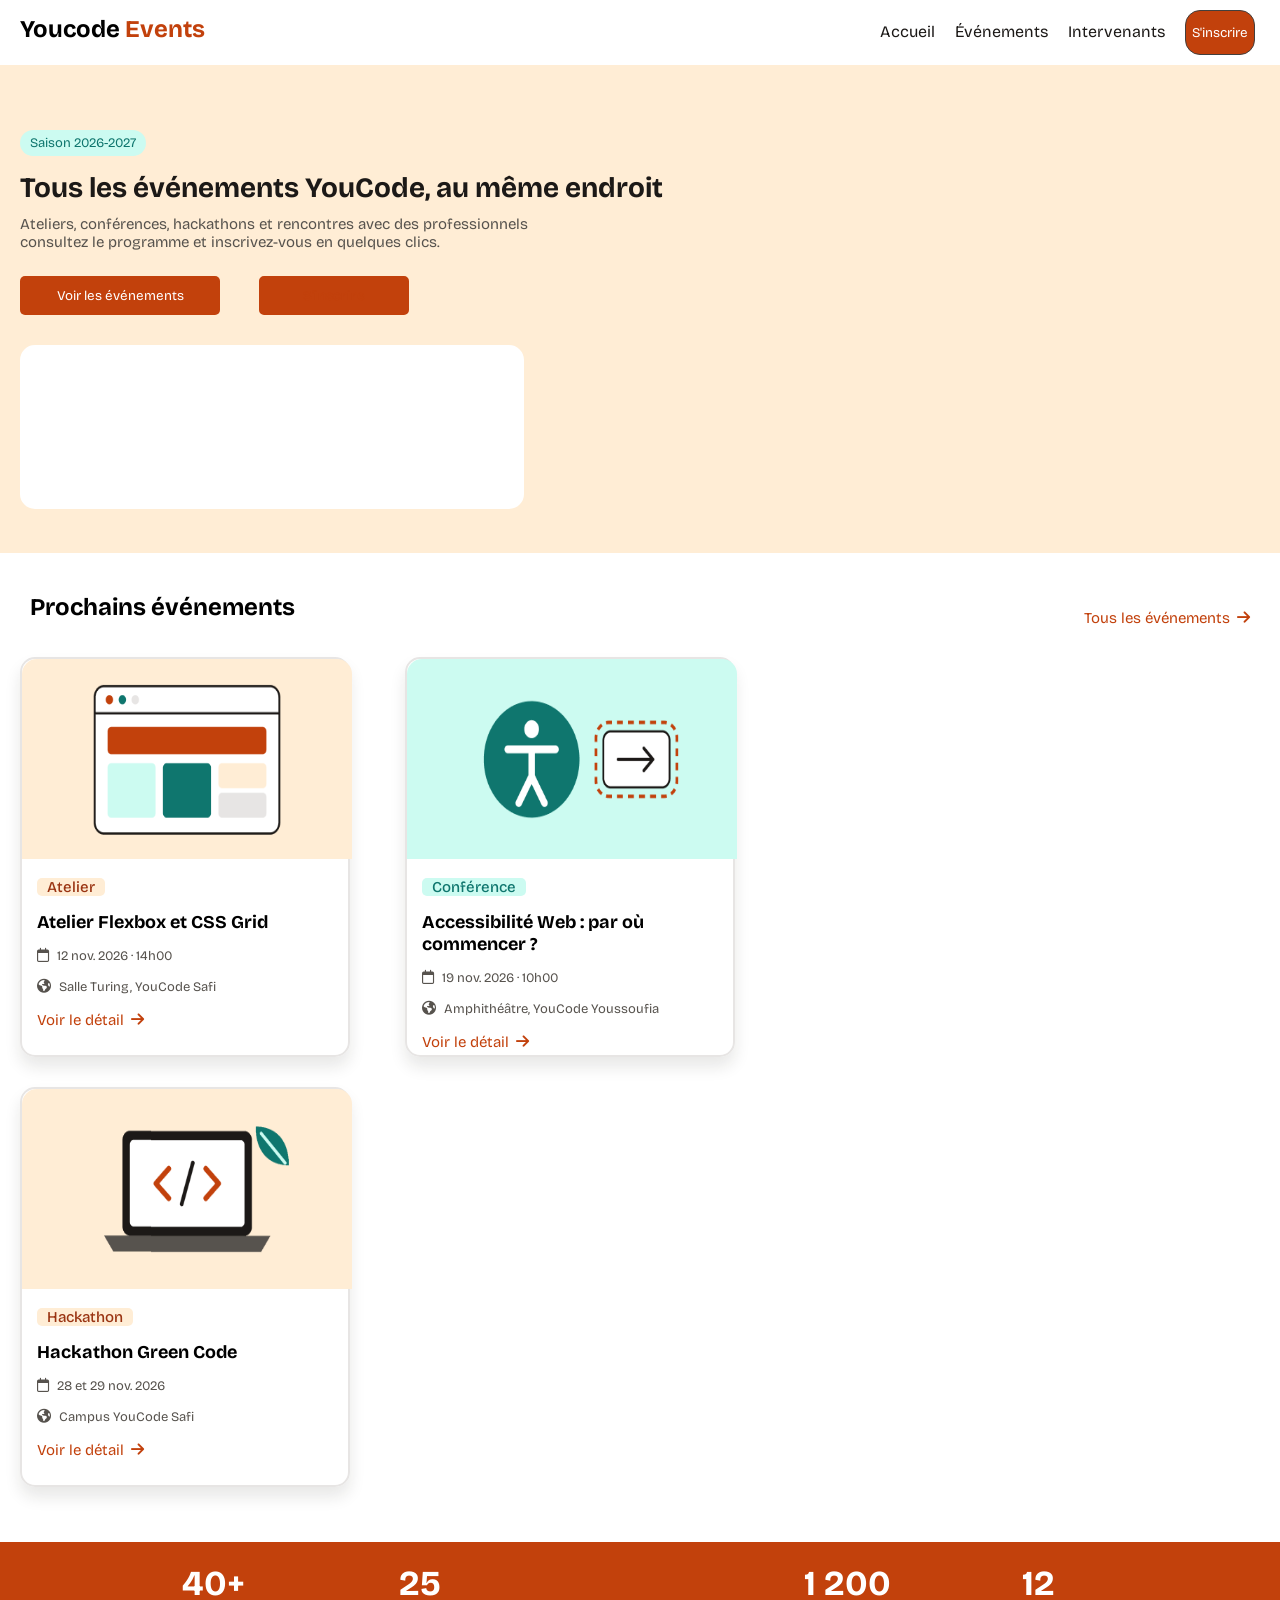
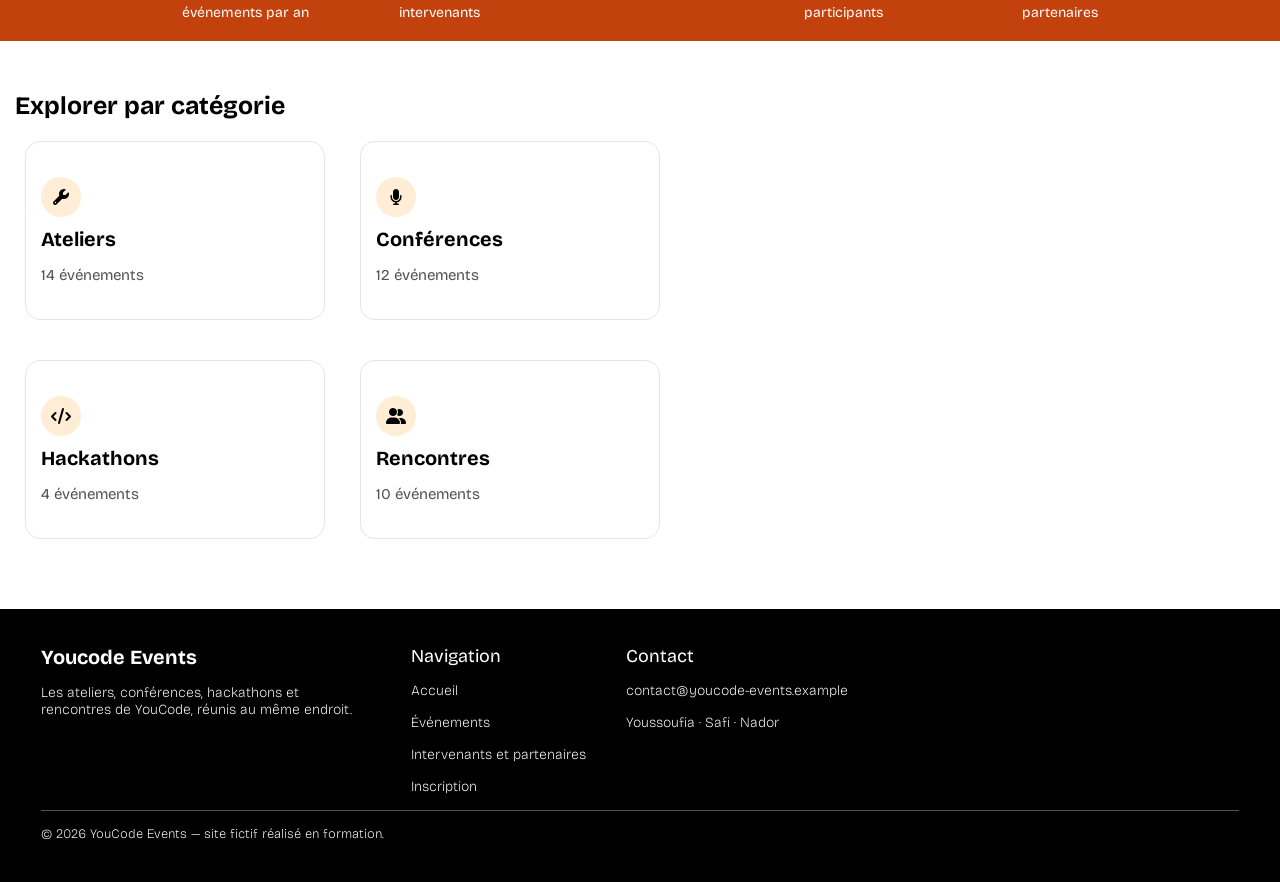
==== commit e68fa24f: "fix navbar" ====
--- a/index.html
+++ b/index.html
@@ -21,7 +21,7 @@
             <a href="index.html">Accueil</a>
             <a href="evenements.html">Événements</a>
             <a href="intervenants.html">Intervenants</a>
-            <button class="Sinscrire-two" href="">S'inscrire</button>
+            <button><a href="inscription.html">S'inscrire</a></button>
       </nav>
       <div class ="hamburger">
       <i class="fa-solid fa-bars"></i>
@@ -32,7 +32,7 @@
             <a href="index.html">Accueil</a>
             <a href="evenements.html">Événements</a>
             <a href="intervenants.html">Intervenants</a>
-            <button class="Sinscrire" href="inscription.html">S'inscrire</button>
+            <a class="Sinscrire" href="inscription.html">S'inscrire</a>
             </div>
         </nav>
     <main>
--- a/css/style.css
+++ b/css/style.css
@@ -3,6 +3,9 @@
     margin:0;
     padding: 0;
     font-family: "Bricolage Grotesque",sans-serif;
+}
+*, *::before, *::after {
+    box-sizing: border-box;
 }
 .hero {
     background-color:#FFEDD5;
@@ -186,29 +189,34 @@
     margin-top: 16px;
     margin-right: 10px;
 }
-
+/**/
 .links{
-    height: 120px;
+    height: 200px;
     width: 150px;
     margin-left: 15px;
     margin-top: 15px;
     padding-top: 15px;
 }
 .links > a{
-    line-height: 15px;
+    line-height: 35px;
     text-decoration: none;
     color: #1C1917;
     font-size: 16px;
 }
-.Sinscrire{
-    padding: 10px 20px;
-    background-color: #C2410C;
-    border: 1px solid #423f3d;
-    border-radius: 15px;
-    color: #FFFFFF;
-    margin-top: 8px;
-    height: 40px;
-}
+button{
+        background-color: #C2410C;
+        border: 1px solid #423f3d;
+        border-radius: 15px;
+        margin-top: 10px;
+        height: 45px;
+        width: 70px;
+        margin-right: 25px;
+    }
+button > a{
+        text-decoration: none;
+        color: #FFFFFF;
+}
+/**/
 main .Hero-section {
     background-color: #FFEDD5;
     padding: 30px 15px;   
@@ -429,7 +437,196 @@
     column-gap: 10px;
 }
 /**/
+.navigation {
+    display: flex;
+    justify-content: space-between;
+    align-items: center;
+}
+.logo {
+    font-size: 20px;
+    margin-left: 5%;
+}
+.Events {
+    color: #C2410C;
+}
+.menue {
+    background: none;
+        border: none;
+    font-size: 100%;
+    margin-right: 4%;
+}
+.inscription {
+    background-color: #FFEDD5;
+    padding: 1%;
+    padding-bottom:8%;
+}
+.first_pragraph{
+    margin-left: 4%;
+    font-size: 32px;
+}
+.reservez {
+        font-weight: 400;
+    font-size: 18px;
+        color: #57534E
+}
+.informations {
+        font-size: 29px;
+    font-weight: 700;
+}
+.champs {
+    font-size: 13px;
+        margin-bottom: 8%;
+    margin-top: -10%;
+    color: #57534E;
+}
+form label:not(.radio-option):not(.check-option){
+    display: block;
+    margin-bottom: 2%;
+    font-size: 14px;
+    font-weight: 600;
+        margin-top: 10%;
+}
+ [type="text"],
+ [type="email"],
+ [type="tel"] {
+    width: 100%;
+    padding: 14px 16px;
+    border: 1px solid #78716C;
+    border-radius: 8px;
+    outline: none;
+}
+.select {
+        width: 100%;
+    padding: 14px 16px;
+    border: 1px solid #D6D3D1;
+    border-radius: 8px;
+    border-color: #78716C;
+}
+.login_info{
+    margin-inline: 3%;
+    border: 1px solid gray;
+    margin-top: 13%;
+    border-radius: 24px;
+}
+.forma {
+    margin-inline: 5%;
+}
+.niveau {
+    display: flex;
+        flex-wrap: wrap;
+    gap: 25px;
+}
+.state {
+    font-size: 14px;
+    font-weight: 600;
+}
+.radio-option {
+    display: flex;
+
+        align-items: center;
+    gap: 8px;
+        font-size: 16px;
+    font-weight: 400;
+}
+.radio-option input[type="radio"] {
+    width: 20px;
+    height: 20px;
+    accent-color: brown;
+} 
+.facultatif {
+        font-size: 14px;
+    font-weight: 600;
+}
+form textarea {
+    padding: 4%;
+    width: 100%;
+        border: 1px solid;
+    border-radius: 8px;
+}
+.check-option input[type="checkbox"] {
+        width: 40px;
+    height: 24px;
+     accent-color: brown;
+}
+.check-option {
+    display: flex;
+    align-items: center;
+     align-items: flex-start
+}
+.check {
+    color: #1C1917;
+    font-size: 15px;
+        margin-left: 6px;
+    margin-top: 6px;
+}
+.send {
+    background-color: #C2410C;
+    width: 100%;
+    height: 48px;
+    margin-top: 8%;
+    border-radius: 8px;
+    margin-bottom: 10%;
+    color: white;
+    font-size: 16px;
+    font-weight: 500;
+    border: none;
+}
+.footer-2 {
+    background-color: #1C1917;
+    margin-top: 12%;
+}
+.footer-title {
+    font-size: 20px;
+    font-weight: 600;
+    color:#FFFFFF ;
+}
+.footer-element {
+    font-size: 14px;
+    font-weight: 400;
+    color: #FFFFFF;
+}
+.special {
+    font-weight: 600;
+}
+ hr {
+    color: #57534E;
+}
+.form-group .success,
+.form-group .error {
+    display: none;
+    font-size: 14px;
+
+    margin-top: 1%;
+}
+.form-group input:valid:not(:placeholder-shown) {
+    border-color: #159447;
+}
+.form-group input:valid:not(:placeholder-shown) ~ .success {
+        display: block;
+    color: #159447;
+}
+.form-group input:invalid:not(:placeholder-shown) {
+     border-color: #DC2626;
+}
+.form-group input:invalid:not(:placeholder-shown) ~ .error {
+        display: block;
+    color: #DC2626;
+}
+.form-group select:user-invalid {
+    border-color: #DC2626 ;
+}
+.form-group select:user-valid {
+    border-color: #159447 ;
+}
+.form-group select:user-invalid ~ .error {
+    display: block;
+    color: red;
+}
+.form-group select:user-valid ~ .success {
+    display: block;
+    color: #159447;
+}
 .hidden{
     display: none;
 }
-/**/+
--- a/css/responsive.css
+++ b/css/responsive.css
@@ -21,15 +21,8 @@
         color:#C2410C;
         border-bottom: 1px solid #C2410C;
     }
-    .Sinscrire-two{
-        background-color: #C2410C;
-        border: 1px solid #423f3d;
-        border-radius: 15px;
-        color: #FFFFFF;
-        margin-top: 10px;
-        padding: 10px 20px;
-        height: 40px;
-        margin-right: 25px;
+    .button{
+        margin-top:100px;
     }
     .mobile-menu{
         display: none;
@@ -192,6 +185,45 @@
     .part{
     padding :25px 15px;
     }
+
+    /**/
+    .first_pragraph {
+        margin-left: 3%;
+        font-size: 40px;
+        font-weight: 700;
+    }
+    .reservez{
+        font-size: 18px;
+        font-weight: 400;
+        margin-top: -2%;
+
+    }
+
+    .champs {
+        margin-bottom: 0%;
+        margin-top: -3%;
+
+    }
+    .four-colum{
+        display: grid;
+        grid-template-columns: 1fr 1fr;
+        gap: 4%;
+    }
+    .check-option input[type="checkbox"] {
+        height: 26px;
+        margin-top: 3%;
+        width: 4%;
+
+    }
+    .check {
+        margin-top: 3%;
+        margin-left: 1%;
+    }
+    .send {
+        width: 36%;
+        margin-top: 4%;
+        margin-bottom: 5%;
+    }
 }
 
 
@@ -329,5 +361,19 @@
     .Hero-section-two > p{
         width: 700px;
     }
-}
-
+    /**/
+    .login_info{
+        max-width: 768px;
+        margin-inline: 22%;
+        margin-top: 5%;
+    }
+
+    .inscription {
+        padding: 1%;
+        padding-bottom: 4%;
+    }
+    .first_pragraph {
+        margin-left: 8%;
+    }
+
+}
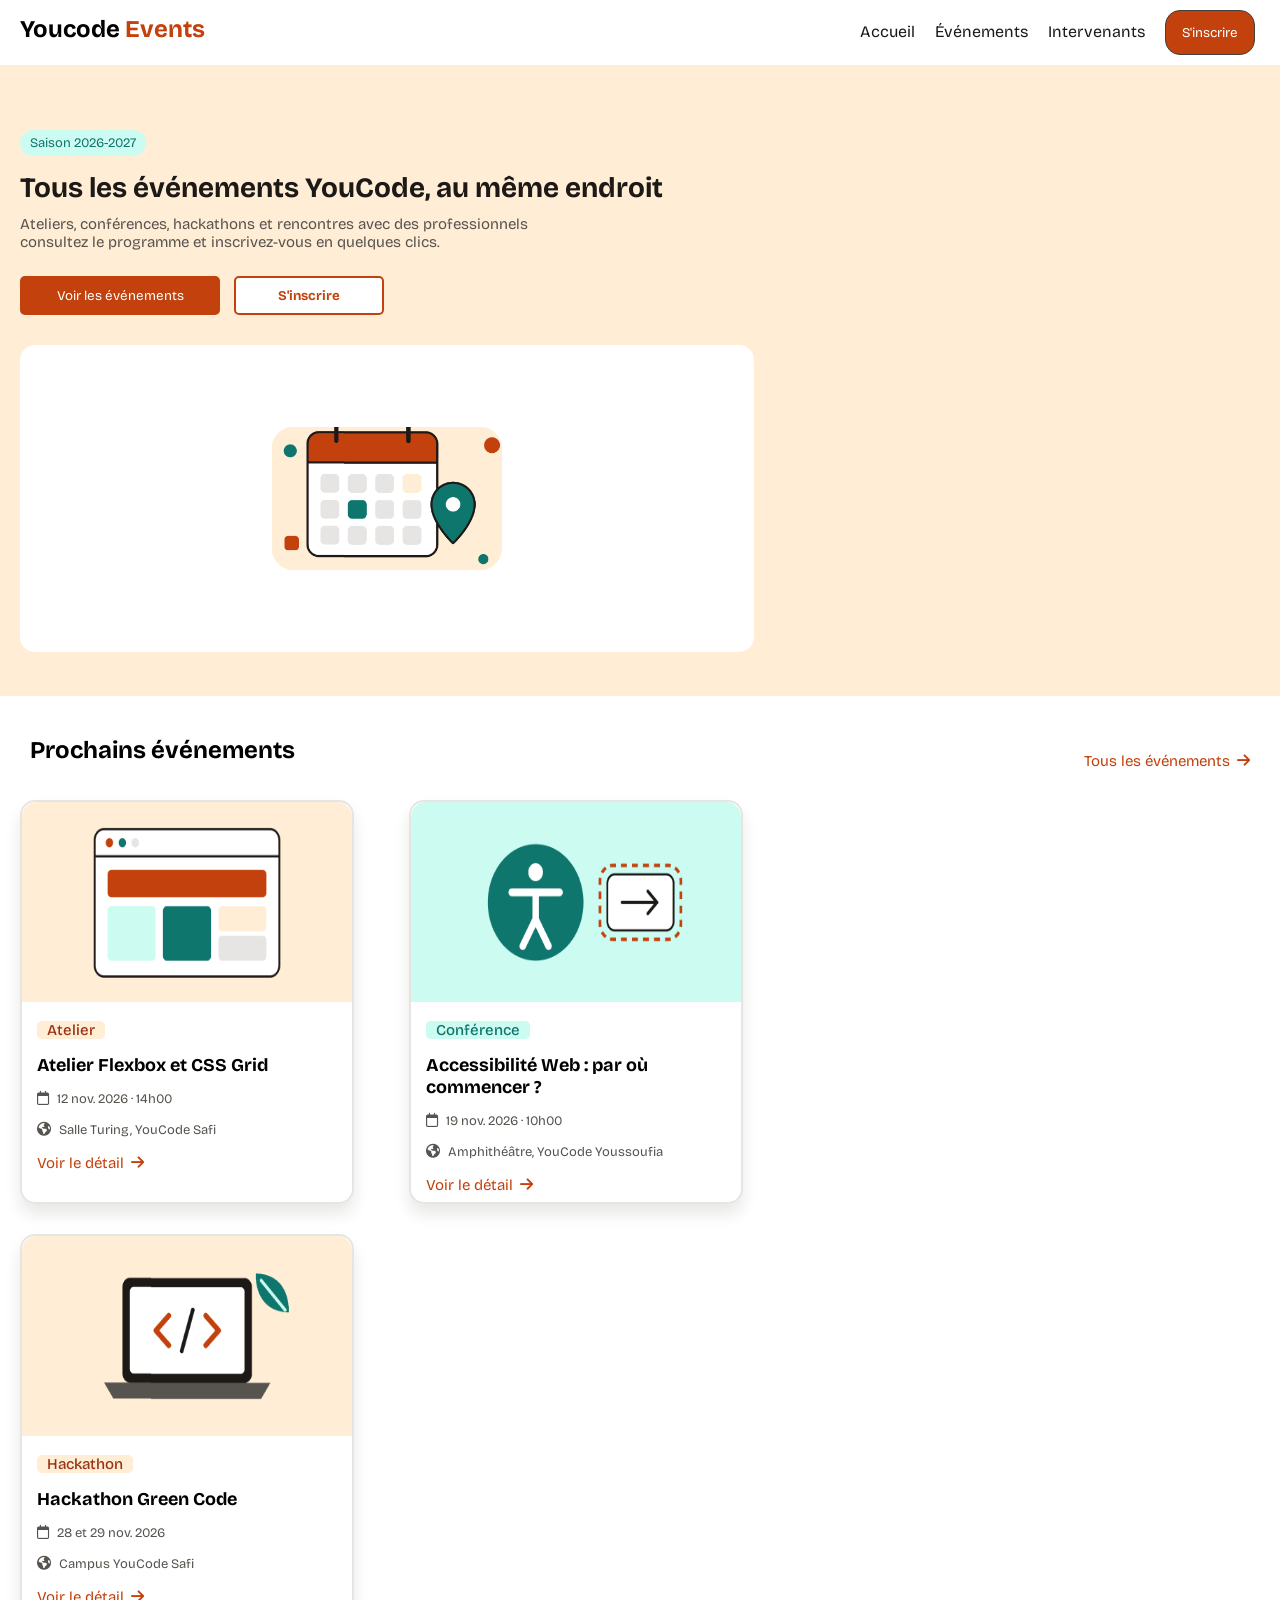
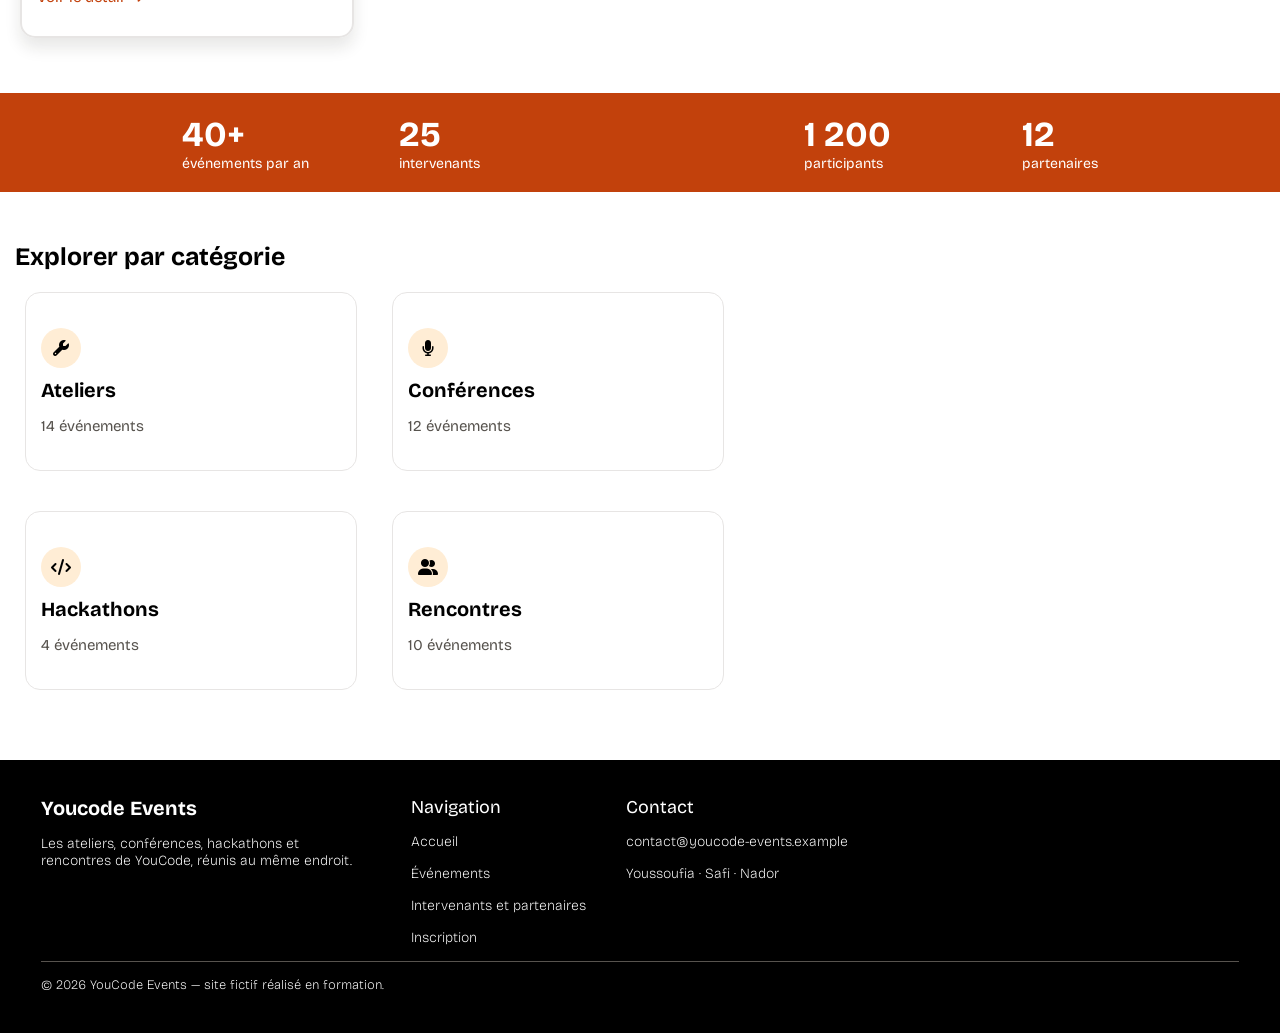
==== commit f5f29a91: "page d'inscription done" ====
--- a/index.html
+++ b/index.html
@@ -32,7 +32,7 @@
             <a href="index.html">Accueil</a>
             <a href="evenements.html">Événements</a>
             <a href="intervenants.html">Intervenants</a>
-            <a class="Sinscrire" href="inscription.html">S'inscrire</a>
+            <a href="inscription.html">S'inscrire</a>
             </div>
         </nav>
     <main>
--- a/css/style.css
+++ b/css/style.css
@@ -4,9 +4,9 @@
     padding: 0;
     font-family: "Bricolage Grotesque",sans-serif;
 }
-*, *::before, *::after {
+/* *, *::before, *::after {
     box-sizing: border-box;
-}
+} */
 .hero {
     background-color:#FFEDD5;
     padding: 40px 20px;
@@ -45,6 +45,7 @@
     border-style: none;
     color: #FFFFFF;
 }
+/**/
 .voir{
     background-color: #C2410C;
 }
@@ -52,7 +53,9 @@
     border:2px solid #C2410C;
     color:#C2410C;
     font-weight: bold;
-}
+    background-color: #FFFFFF;
+}
+/**/
 .pr-events{
     padding: 40px 20px;
 }
@@ -168,9 +171,6 @@
     margin-top: 15px;
 }
 
-
-
-/**/
 header{
     width: 100%;
     height: 65px;
@@ -189,55 +189,25 @@
     margin-top: 16px;
     margin-right: 10px;
 }
-/**/
 .links{
-    height: 200px;
     width: 150px;
     margin-left: 15px;
     margin-top: 15px;
-    padding-top: 15px;
+    padding-bottom: 15px;
 }
 .links > a{
+    display: block;
     line-height: 35px;
     text-decoration: none;
     color: #1C1917;
     font-size: 16px;
 }
-button{
-        background-color: #C2410C;
-        border: 1px solid #423f3d;
-        border-radius: 15px;
-        margin-top: 10px;
-        height: 45px;
-        width: 70px;
-        margin-right: 25px;
-    }
-button > a{
-        text-decoration: none;
-        color: #FFFFFF;
-}
-/**/
 main .Hero-section {
     background-color: #FFEDD5;
     padding: 30px 15px;   
 }
 .desktop-menu{
     display:none;
-}
-/* header {
-}
-nav {
-    display: flex;
-    justify-content: space-between;
-    flex-wrap: wrap;
-    align-items: center;
-    height: 65px;
-}
-.menu {
-} */
-/**/
-main .Hero-section {
-    background-color: #FFEDD5;
 }
 main .heading {
     font-size: 30px;
@@ -436,7 +406,6 @@
     grid-template-columns:repeat(auto-fill,minmax(140px,1fr));
     column-gap: 10px;
 }
-/**/
 .navigation {
     display: flex;
     justify-content: space-between;
@@ -457,119 +426,118 @@
 }
 .inscription {
     background-color: #FFEDD5;
-    padding: 1%;
-    padding-bottom:8%;
+    padding: 35px 15px;
 }
 .first_pragraph{
-    margin-left: 4%;
     font-size: 32px;
 }
 .reservez {
-        font-weight: 400;
+    font-weight: 400;
     font-size: 18px;
-        color: #57534E
+    color: #57534E;
+    margin-top: 10px;
 }
 .informations {
-        font-size: 29px;
+    font-size: 29px;
     font-weight: 700;
+    margin-bottom: 6px;
 }
 .champs {
     font-size: 13px;
-        margin-bottom: 8%;
-    margin-top: -10%;
-    color: #57534E;
+    color: #57534E;
+    margin-bottom: 15px;
 }
 form label:not(.radio-option):not(.check-option){
     display: block;
-    margin-bottom: 2%;
+    margin-top: 14px;
+    margin-bottom: 6px;
     font-size: 14px;
     font-weight: 600;
-        margin-top: 10%;
 }
  [type="text"],
  [type="email"],
  [type="tel"] {
     width: 100%;
-    padding: 14px 16px;
+    padding: 12px 14px;
     border: 1px solid #78716C;
     border-radius: 8px;
     outline: none;
+    box-sizing: border-box;
 }
 .select {
-        width: 100%;
-    padding: 14px 16px;
-    border: 1px solid #D6D3D1;
+    width: 100%;
+    padding: 12px 14px;
+    border: 1px solid #78716C;
     border-radius: 8px;
-    border-color: #78716C;
+    outline: none;
+    box-sizing: border-box;
 }
 .login_info{
-    margin-inline: 3%;
-    border: 1px solid gray;
-    margin-top: 13%;
-    border-radius: 24px;
-}
-.forma {
-    margin-inline: 5%;
+    margin: 30px 15px;
+    padding: 28px 20px;
+    border: 1px solid #E7E5E4;
+    border-radius: 20px;
+    box-sizing: border-box;
 }
 .niveau {
     display: flex;
-        flex-wrap: wrap;
-    gap: 25px;
+    flex-wrap: wrap;
+    gap: 20px;
 }
 .state {
     font-size: 14px;
     font-weight: 600;
+    margin-top: 18px;
+    margin-bottom: 10px;
 }
 .radio-option {
     display: flex;
-
-        align-items: center;
+    align-items: center;
     gap: 8px;
-        font-size: 16px;
     font-weight: 400;
 }
 .radio-option input[type="radio"] {
-    width: 20px;
-    height: 20px;
-    accent-color: brown;
+    width: 18px;
+    height: 18px;
+    accent-color: #C2410C;
 } 
 .facultatif {
-        font-size: 14px;
+    font-size: 14px;
     font-weight: 600;
+    margin-top: 18px;
+    margin-bottom: 6px;
 }
 form textarea {
-    padding: 4%;
     width: 100%;
-        border: 1px solid;
+    padding: 12px 14px;
+    font-size: 15px;
     border-radius: 8px;
-}
+    box-sizing: border-box;
+}
+
 .check-option input[type="checkbox"] {
-        width: 40px;
-    height: 24px;
-     accent-color: brown;
+    width: 18px;
+    height: 18px;
+    accent-color: #C2410C;
 }
 .check-option {
     display: flex;
-    align-items: center;
-     align-items: flex-start
-}
-.check {
-    color: #1C1917;
-    font-size: 15px;
-        margin-left: 6px;
-    margin-top: 6px;
-}
+    align-items: flex;
+    gap: 10px;
+    margin-top: 16px;
+}
+
 .send {
     background-color: #C2410C;
     width: 100%;
     height: 48px;
-    margin-top: 8%;
+    margin-top: 24px;
+    margin-bottom: 15px;
     border-radius: 8px;
-    margin-bottom: 10%;
-    color: white;
+    color:#FFFFFF;
     font-size: 16px;
-    font-weight: 500;
     border: none;
+
 }
 .footer-2 {
     background-color: #1C1917;
--- a/css/responsive.css
+++ b/css/responsive.css
@@ -1,5 +1,4 @@
 @media (min-width: 768px) {
-    /**/
     .desktop-menu{
         display:flex;
         gap:20px;
@@ -21,13 +20,24 @@
         color:#C2410C;
         border-bottom: 1px solid #C2410C;
     }
-    .button{
-        margin-top:100px;
+    .desktop-menu button{
+        background-color: #C2410C;
+        border: 1px solid #423f3d;
+        border-radius: 15px;
+        margin-top: 10px;
+        height: 45px;
+        padding: 0 16px;
+        width: auto;
+        margin-right: 25px;
+        cursor: pointer;
+    }
+    .desktop-menu button > a{
+        text-decoration: none;
+        color: #FFFFFF;
     }
     .mobile-menu{
         display: none;
     }
-    /**/
     .img-ag{
         padding: 80px 250px;
     }
@@ -82,6 +92,12 @@
     .ctg{
         gap:35px;
     }
+    .categorie{
+        width: 300px;
+    }
+    .explorer{
+        margin: 35px 0px;
+    }
     .prfl-grid{
         display: grid;
         grid-template-columns:repeat(2,1fr);
@@ -98,36 +114,6 @@
          margin-left: 3%;
          margin: 35px 30px;
     }
-    /**/
-    /* .big-title {
-        margin-left: 25px;
-        font-size: 20px;
-    }
-    .hero-paragraph {
-        font-size: 15px;
-    }
-    .desktop-menu {
-        display: flex;
-        list-style: none;
-       gap: 24px;
-       align-items: center;
-       margin-right: 25px;
-    }
-    .desktop-menu a{
-        text-decoration: none;
-        color: black;
-    }
-    .Sinscrire {
-        background-color: #C2410C;
-        padding: 10px;
-        border-radius: 5px;
-        color: white;
-     }
-    .desktop-menu a:hover {
-        color: #C2410C;
-        border-bottom: 1px solid #C2410C;
-    } */
-    /**/
     footer .footer-p {
         display: flex;
         gap:10px;
@@ -185,50 +171,32 @@
     .part{
     padding :25px 15px;
     }
-
-    /**/
+    
+    .inscription {
+        padding: 45px 20px;
+    }
     .first_pragraph {
-        margin-left: 3%;
-        font-size: 40px;
-        font-weight: 700;
+        font-size: 38px;
     }
     .reservez{
         font-size: 18px;
-        font-weight: 400;
-        margin-top: -2%;
-
-    }
-
-    .champs {
-        margin-bottom: 0%;
-        margin-top: -3%;
-
+    }
+    .login_info {
+        padding: 36px 32px;
     }
     .four-colum{
         display: grid;
         grid-template-columns: 1fr 1fr;
-        gap: 4%;
-    }
-    .check-option input[type="checkbox"] {
-        height: 26px;
-        margin-top: 3%;
-        width: 4%;
+        gap: 35px;
+    }
 
-    }
-    .check {
-        margin-top: 3%;
-        margin-left: 1%;
-    }
     .send {
-        width: 36%;
-        margin-top: 4%;
-        margin-bottom: 5%;
+        width:240px;
     }
 }
 
 
 @media (min-width: 1440px) {
-    /**/
     .hamburger{
     display: none;
     }
@@ -241,7 +209,6 @@
     header>h2{
         margin-left: 70px;
     }
-    /**/
     .hero {
         display: flex;
         justify-content: space-around;
@@ -341,11 +308,6 @@
         grid-column: 1 / -1;
         font-size: 16px;  
     }
-    /**/
-    /* nav .menu {
-        display: none;
-    } */
-    /**/
     .prfl-grid{
         display: grid;
         grid-template-columns:repeat(3,1fr);
@@ -361,19 +323,11 @@
     .Hero-section-two > p{
         width: 700px;
     }
-    /**/
     .login_info{
-        max-width: 768px;
-        margin-inline: 22%;
-        margin-top: 5%;
-    }
-
+        max-width: 780px;
+        margin: 50px 350px;
+    }
     .inscription {
-        padding: 1%;
-        padding-bottom: 4%;
-    }
-    .first_pragraph {
-        margin-left: 8%;
-    }
-
-}+        padding: 50px 70px;
+    }
+}
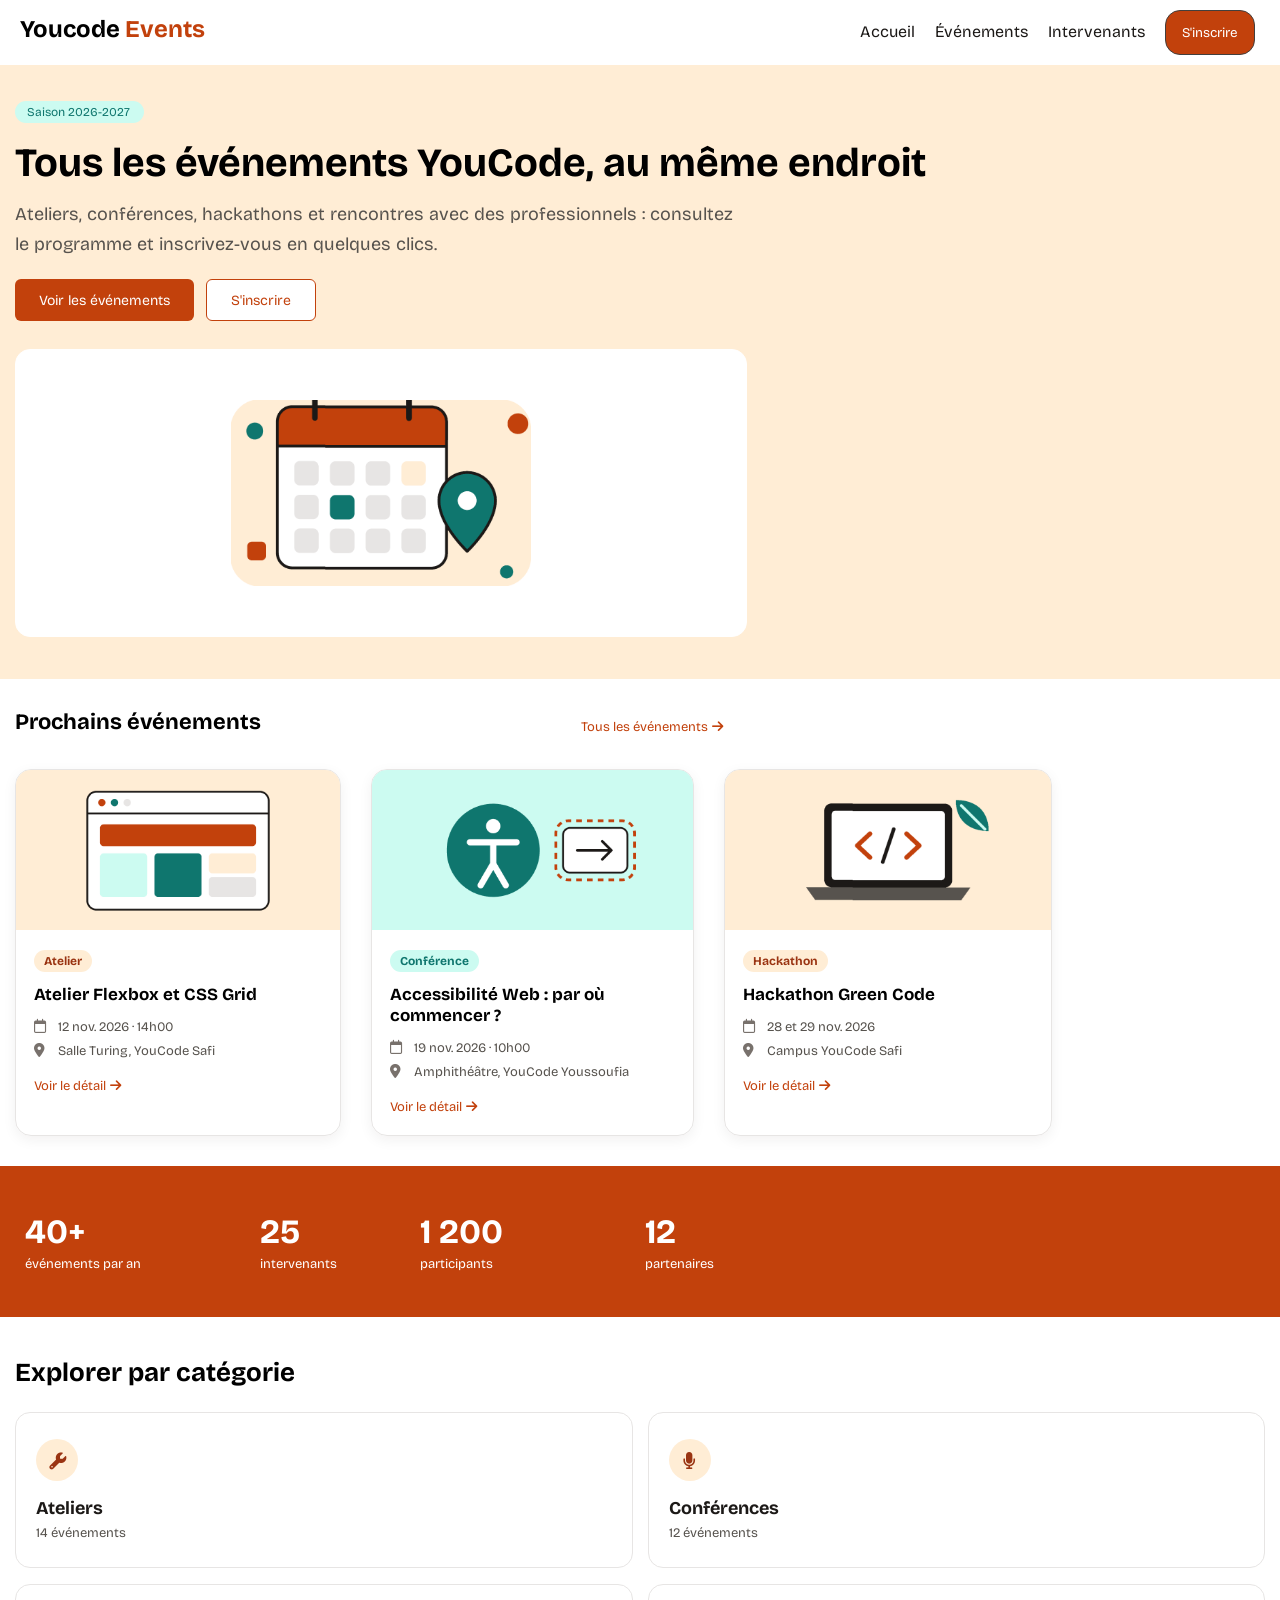
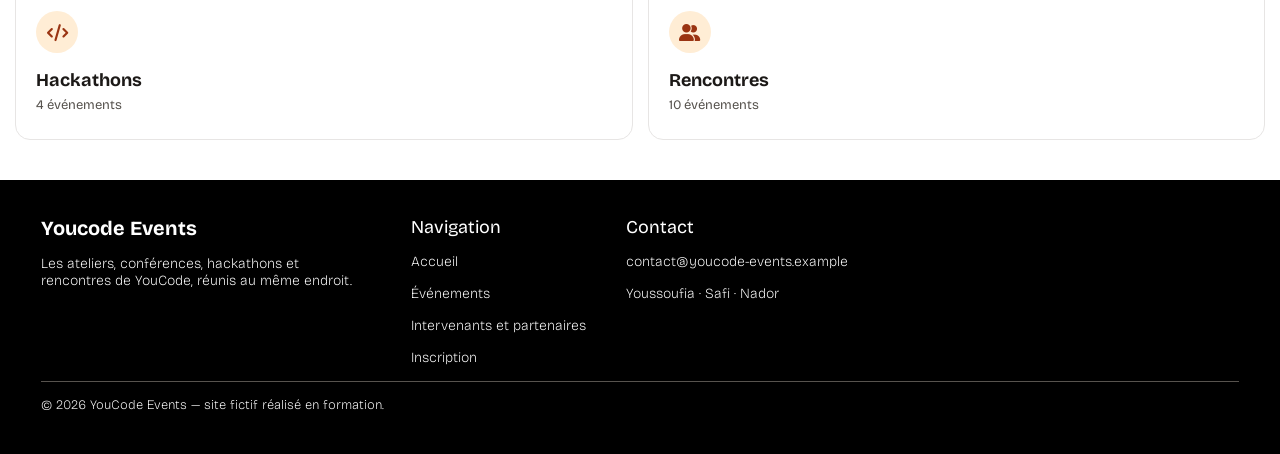
==== commit ac189d78: "home page done" ====
--- a/index.html
+++ b/index.html
@@ -39,12 +39,14 @@
         <section class = "hero">
             <div class = "evnt-txt">
                 <p class="saison">Saison 2026-2027</p>
-                <h1>Tous les événements YouCode, au même endroit</h2>
-                <p class = "txt">Ateliers, conférences, hackathons et rencontres avec des professionnels consultez le programme et inscrivez-vous en quelques clics.</p>
-                <button class="voir">Voir les événements</button>
-                <button class ="inscrire">S'inscrire</button>
-            </div>
-            <img class = "img-ag" src = "/assets/images/image-1.png" alt = "agenda">
+                <h1>Tous les événements YouCode, au même endroit</h1>
+                <p class = "txt">Ateliers, conférences, hackathons et rencontres avec des professionnels : consultez le programme et inscrivez-vous en quelques clics.</p>
+                <div class="hero-btns">
+                    <button class="voir">Voir les événements</button>
+                    <button class="inscrire">S'inscrire</button>
+                </div>
+            </div>
+            <img class = "img-ag" src = "assets/images/image-1.png" alt = "agenda">
         </section>
         <section class = "pr-events">
             <div class="line">
@@ -55,7 +57,6 @@
             </div>
             </div>
             <div class = "cards">
-                <div class = two-cards>
                     <div class = "card">
                     <img class= "card-img" src= "assets/images/card-1.png" alt="card-1">
                     <div class ="card-txt">
@@ -67,7 +68,7 @@
                         <p>12 nov. 2026 · 14h00</p>
                         </div>
                         <div class= "row">
-                        <i class="fa-solid fa-earth-americas"></i>
+                        <i class="fa-solid fa-location-dot"></i>
                         <p>Salle Turing, YouCode Safi</p>
                         </div>
                     </div>
@@ -88,7 +89,7 @@
                         <p>19 nov. 2026 · 10h00</p>
                         </div>
                         <div class= "row">
-                        <i class="fa-solid fa-earth-americas"></i>
+                        <i class="fa-solid fa-location-dot"></i>
                         <p>Amphithéâtre, YouCode Youssoufia</p>
                         </div>
                     </div>
@@ -98,7 +99,6 @@
                     </div>
                     </div>
                     </div>
-                </div>
                 <div class = "card">
                     <img class="card-img" src= "assets/images/card-3.png" alt="card-3">
                     <div class ="card-txt">
@@ -110,7 +110,7 @@
                         <p>28 et 29 nov. 2026</p>
                         </div>
                         <div class= "row">
-                        <i class="fa-solid fa-earth-americas"></i>
+                        <i class="fa-solid fa-location-dot"></i>
                         <p>Campus YouCode Safi</p>
                         </div>
                     </div>
@@ -120,7 +120,6 @@
                     </div>
                     </div>
                 </div>
-            </div>
             </div>
         </section>
         <section class="stats">
--- a/css/style.css
+++ b/css/style.css
@@ -4,171 +4,230 @@
     padding: 0;
     font-family: "Bricolage Grotesque",sans-serif;
 }
-/* *, *::before, *::after {
-    box-sizing: border-box;
-} */
 .hero {
-    background-color:#FFEDD5;
-    padding: 40px 20px;
-}
-.saison{
-    width:fit-content;
-    font-size: 13px;
+    background-color: #FFEDD5;
+    padding: 36px 15px 10px;
+}
+
+.saison {
+    width:  105px;
+    font-size: 12px;
     color: #0F766E;
-    border-radius:15px;
-    padding: 5px 10px;
-    background-color:#CCFBF1;
-    margin:15px 0px;
-}
-.evnt-txt > h1{
-    font-size: 28px;
-    color:#1C1917;
-}
-.txt{
-    margin: 10px 0px;
-    font-size: 15px;
-    color:#57534E;
-}
-.img-ag{
-    margin-top: 30px;
-    width: 230px;
-    padding: 25px;
-    border: 2px solid #FFFFFF;
     border-radius: 15px;
-    background-color:#FFFFFF;
-}
-.voir ,.inscrire{
-    width:290px;
-    height: 39px;
-    margin-top: 15px;
-    border-radius: 5px;
-    border-style: none;
+    padding: 4px 12px;
+    background-color: #CCFBF1;
+    margin-bottom:16px;
+}
+
+.evnt-txt > h1 {
+    font-size: 26px;
+    margin-bottom: 12px;
+}
+
+.txt {
+    margin-bottom:20px;
+    font-size: 14px;
+    line-height: 20px;
+    color: #57534E;
+}
+
+.hero-btns {
+    display: flex;
+    flex-direction: column;
+    gap: 10px;
+}
+
+.voir, .inscrire {
+    height: 42px;
+    border-radius: 6px;
+    font-size: 14px;
+    display: flex;
+    align-items: center;
+    justify-content: center;
+}
+
+.voir {
+    background-color: #C2410C;
+    border: none;
     color: #FFFFFF;
 }
-/**/
-.voir{
-    background-color: #C2410C;
-}
-.inscrire{
-    border:2px solid #C2410C;
-    color:#C2410C;
-    font-weight: bold;
+
+
+
+.inscrire {
+    border: 1.5px solid #C2410C;
+    color: #C2410C;
     background-color: #FFFFFF;
 }
-/**/
-.pr-events{
-    padding: 40px 20px;
-}
-.pr > h2{
-    font-size: 32px;
-}
-.event-page{
-    margin: 15px 0px;
-}
-.event-page > a,
-.event-page > i{
+
+.img-ag {
+    margin: 28px 0px;
+    width: 210px;
+    padding: 50px 40px;
+    border: 1px solid #FFFFFF;
+    border-radius: 15px;
+    background-color: #FFFFFF;
+}
+.pr-events {
+    padding: 30px 15px;
+}
+
+.line {
+    margin-bottom: 24px;
+}
+
+.line h2 {
+    font-size: 22px;
+}
+.line .event-page > a,
+.line .event-page > i {
     text-decoration: none;
     color: #C2410C;
-    font-size: 15px;
-}
-.event-page > a{
-    margin-bottom:10px;
-}
-.event-page > i{
-    margin-left: 3px;
-}
-.card-img{
-    width: 290px;
-    height:150px;
-    border-radius:15px 15px 0px 0px;
-}
-.card{
-    border: 2px solid #E7E5E4;
-    height:350px;
-    width: 290px;
-    margin-bottom: 15px;
+    line-height: 35px;
+    font-size: 13px;
+}
+.cards {
+    display: flex;
+    flex-direction: column;
+    gap: 20px;
+}
+
+.card {
+    border: 1px solid #E7E5E4;
+    border-radius: 16px;
+    box-shadow: 0 4px 14px rgba(28, 25, 23, 0.06);
+}
+.card-img {
+    width: 100%;
+    height: 160px;
+    border-radius: 15px 15px 0px 0px;
+}
+
+.card-txt {
+    padding: 16px 18px 20px;
+}
+
+.card-txt > h4 {
+    font-size: 12px;
+    background-color: #FFEDD5;
+    color: #9A3412;
     border-radius: 15px;
-    box-shadow: 0px 10px 16px 0px  rgb(28 25 23 / 10%);
-}
-.card-txt > h4{
-    font-size: 15px;
-    background-color:#FFEDD5;
-    color:#9A3412;
-    font-weight:500;
-    border-radius: 5px;
-    margin: 15px 0px;
+    margin-bottom:12px;
     width: fit-content;
-    padding: 0px 10px;
-}
-.card-txt{
-    margin : 0px 15px;
-}
-.card-txt > h2{
-    font-size: 18px;
-}
-.row{
-    display: flex;
-    gap:8px;
-    font-size: 14px;
-    color: #57534E;
-    margin-top: 15px;
-}
-.row > p{
-    font-size:13px;
-}
-.time-place{
-    margin: 15px 0px;
-}
-
-.stats{
+    padding: 4px 10px;
+}
+
+.card-txt > h2 {
+    font-size: 17px;
+    margin-bottom:14px;
+}
+
+.time-place {
+    display: flex;
+    flex-direction: column;
+    gap: 8px;
+    margin-bottom:16px;
+}
+
+.row {
+    display: flex;
+    gap: 8px;
+    font-size: 13px;
+    color: #57534E;
+}
+
+.row i {
+    color: #78716C;
+    font-size: 14px;
+    width: 16px;
+}
+
+.row > p {
+    font-size: 13px;
+}
+.card .event-page > a,
+.card .event-page > i {
+    text-decoration: none;
+    color: #C2410C;
+    font-size: 13px;
+}
+
+.stats {
     background-color: #C2410C;
-    color :#FFFFFF;
-    padding: 20px 20px;
-}
-.two{
-    display: flex;
-    gap:20px;
+    color: #FFFFFF;
+    padding: 30px 15px;
+    display: grid;
+    grid-template-columns: 1fr 1fr;
+    gap: 24px 20px;
+}
+.one{
+    display: flex;
+    padding: 15px 10px;
+    flex-direction: column;
 }
 .pb{
-    margin-left: 41px;
-}
-.one > h2,.pb > h2{
-    font-size: 35px;
-}
-.one > p,.pb > p{
-    font-size: 14px;
-}
-
-.explorer{
-    padding: 15px 15px;
-}
-.explorer > h2{
-    font-size: 25px;
-}
-.categorie{
-    width:240px;
-    padding: 35px 15px;
+    padding: 30px 0px;
+
+}
+
+.one > h2, .pb > h2 {
+    font-size: 32px;
+    margin-bottom: 4px;
+}
+
+.one > p, .pb > p {
+    font-size: 13px;
+}
+
+.explorer {
+    padding: 40px 15px;
+}
+
+.explorer > h2 {
+    font-size: 22px;
+    margin-bottom: 20px;
+}
+
+.one-line {
+    display: grid;
+    grid-template-columns: 1fr;
+    gap: 16px;
+}
+
+.ctg {
+    display: flex;
+    flex-direction: column;
+    gap:15px;
+}
+
+.categorie {
     border: 1px solid #E7E5E4;
     border-radius: 15px;
-    margin: 20px 0px;
+    padding: 24px 20px;
 }
 .categorie > i{
     background-color: #FFEDD5;
-    border-radius: 60%;
-    height: 40px;
-    width: 40px;
-    display: flex;
+    color: #9A3412;
+    border-radius: 50%;
+    height: 42px;
+    width: 42px;
+    display:flex;
     align-items: center;
     justify-content: center;
-}
- .categorie > h2{
-    margin-top: 10px;
-    font-size: 20px;
- }
-.categorie > p{
-    font-size: 15px;
-    color: #57534E;
-    margin-top: 15px;
+    font-size: 17px;
+    margin-bottom: 16px;
+}
+
+.categorie > h2 {
+    font-size: 18px;
+    font-weight: 700;
+    color: #1C1917;
+    margin: 0 0 6px 0;
+}
+
+.categorie > p {
+    font-size: 13px;
+    color: #57534E;
 }
 
 header{
--- a/css/responsive.css
+++ b/css/responsive.css
@@ -1,333 +1,321 @@
-@media (min-width: 768px) {
-    .desktop-menu{
-        display:flex;
-        gap:20px;
-    }
-    header>h2{
-        margin-left: 20px;
-    }
-    .hamburger{
-        display: none;
-    }
-    .desktop-menu > a{
-        text-decoration: none;
-        color: #1C1917;
-        font-size: 16px;
-        margin-top: 22px;
-        height: 25px;
-    }
-    .desktop-menu > a:hover{
-        color:#C2410C;
-        border-bottom: 1px solid #C2410C;
-    }
-    .desktop-menu button{
-        background-color: #C2410C;
-        border: 1px solid #423f3d;
-        border-radius: 15px;
-        margin-top: 10px;
-        height: 45px;
-        padding: 0 16px;
-        width: auto;
-        margin-right: 25px;
-        cursor: pointer;
-    }
-    .desktop-menu button > a{
-        text-decoration: none;
-        color: #FFFFFF;
-    }
-    .mobile-menu{
-        display: none;
-    }
-    .img-ag{
-        padding: 80px 250px;
-    }
-    .voir{
-        width:200px;
-    }
-    .inscrire{
-        width:150px;
-        margin-left: 10px;
-    }
-    .txt{
-        width:550px;
-    }
-    .evnt-txt{
-       margin-top: 25px;
-    }
-    .line{
-        display: flex;
-        justify-content: space-between;
-        margin: 0px 10px;
-    }
-    .two-cards{
-        display: flex;
-        gap : 55px;
-    }
-    .stats{
-        display: flex;
-        justify-content: space-around;
-    }
-    .two{
-        gap: 90px;
-    }
-    .ctg{
-        display: flex;
-        margin: 0px 10px;
-    }
-    .categorie{
-        width: 300px;
-    }
-    .explorer{
-        margin: 35px 0px;
-    }
-    .card-img{
-        width: 330px;
-        height:200px;
-    }
-    .card{
-        height:400px;
-        width: 330px;
-        margin-top: 15px;
-    }
-    .ctg{
-        gap:35px;
-    }
-    .categorie{
-        width: 300px;
-    }
-    .explorer{
-        margin: 35px 0px;
-    }
-    .prfl-grid{
-        display: grid;
-        grid-template-columns:repeat(2,1fr);
-        gap:50px;
-    }
-    .profiles{
-        width:280px;
-    }
-  .a-venir {
-        grid-template-columns: 1fr 1fr;
-    }
-    .avenir-title {
-         grid-column: 1 / -1;
-         margin-left: 3%;
-         margin: 35px 30px;
-    }
-    footer .footer-p {
-        display: flex;
-        gap:10px;
-    }
-    .big {
-        width: 360px;
-    }
-    .wd-two{
-        width: 410px;
-    }
-    .a-venir .sous {
-        font-size: 15px;  
-    }
-    .footer-p .up {
-    font-size: 18px;
-    }
-    .dawn {
-    font-size: 14px;
-    }
-    .a-venir .event-1 {
-            margin-inline: 23px;
-    }
-    main .Hero-section {
-    padding: 40px 20px;   
-    }
-    .Hero-section-two > h1{
-        margin: 0px 45px;
-        width: 500px;
-        padding: 15px 0px;
-    }
-    .Hero-section-two > p{
-        margin: 0px 45px;
-        width: 580px;
-    }
-    .intervenants > h2{
-        margin: 0px 45px;
-    }
-    .prfl-grid{
-        margin: 0px 45px;
-    }
-    .partenaires > h2{
-        margin: 0px 45px;
-        width: 500px;
-        padding: 15px 0px;
-    }
-    .partenaires > p{
-        margin: 0px 45px;
-        width:690px;
-    }
-   .all-part{
-    grid-template-columns:repeat(auto-fill,minmax(200px,1fr));
-    margin: 20px 45px;
-    gap:20px;
-    }
-    .part{
-    padding :25px 15px;
-    }
-    
-    .inscription {
-        padding: 45px 20px;
-    }
-    .first_pragraph {
-        font-size: 38px;
-    }
-    .reservez{
-        font-size: 18px;
-    }
-    .login_info {
-        padding: 36px 32px;
-    }
-    .four-colum{
-        display: grid;
-        grid-template-columns: 1fr 1fr;
-        gap: 35px;
-    }
-
-    .send {
-        width:240px;
-    }
-}
-
-
-@media (min-width: 1440px) {
-    .hamburger{
-    display: none;
-    }
-    .mobile-menu{
-        display: none;
-    }
-    .Sinscrire-two{
-        margin-right: 70px;
-    }
-    header>h2{
-        margin-left: 70px;
-    }
-    .hero {
-        display: flex;
-        justify-content: space-around;
-    }
-    .evnt-txt {
-        margin-right: 110px;
-    }
-    .evnt-txt > h1{
-        font-size: 32px;
-    }
-    .voir{
-        width:200px;
-    }
-    .inscrire{
-        width:150px;
-        margin-left: 10px;
-    }
-    .img-ag{
-        padding: 50px;
-        margin-left: 20px;
-    }
-    .cards{
-        display: flex;
-        gap : 55px;
-    }
-    .two{
-        gap: 150px;
-    }
-    .ctg{
-        display: flex;
-        gap:5px;
-    }
-    .one-line{
-        display:flex;
-    }
-    .categorie{
-        width:240px;
-        margin: 20px 10px;
-    }
-    .pr-events{
-        margin: 0px 50px;
-    }
-    .one{
-        margin-right: 70px;
-    }
-    .explorer{
-        margin: 0px 50px;
-    }
-    .two{
-        margin-right: 130px;
-    }
-    .card-img{
-        width: 370px;
-        border-radius:15px 15px 0px 0px;
-    }
-    .card{
-        width: 370px;
-        margin-top: 15px;
-    }
-    .a-venir {
-        grid-template-columns: 1fr 1fr 1fr;
-        margin-left: 3%;
-        margin-right: 3%;
-    }
-    .big-title {
-      margin-left: 60px;
-      font-size: 30px;
-   }
-   .footer-p .up {
-    font-size: 20px;
-  }
-  .big > p{
-        width:450px;
-    }
-    .big{
-        width: 950px;
-    }
-  .dawn {
-    font-size: 16px;
-  }
-    main .Hero-section {
-    padding: 30px 20px;   
-  }
-  main .heading {
-    margin-left: 50px;
-  }
-  .hero-paragraph {
-    margin-left: 50px;
-  }
-  .heading {
-      font-size: 23px;
-    }
-     .a-venir .event-1 {
-            margin-inline: 30px;
-    }
-    .a-venir .sous {
-        grid-column: 1 / -1;
-        font-size: 16px;  
-    }
-    .prfl-grid{
-        display: grid;
-        grid-template-columns:repeat(3,1fr);
-        gap:50px;
-    }
-    .profiles{
-        width: 380px;
-    }
-    footer .footer-p {
-        display: flex;
-        justify-content: space-between;
-    }
-    .Hero-section-two > p{
-        width: 700px;
-    }
-    .login_info{
-        max-width: 780px;
-        margin: 50px 350px;
-    }
-    .inscription {
-        padding: 50px 70px;
-    }
-}
+@media (min-width: 768px) {
+    .desktop-menu{
+        display:flex;
+        gap:20px;
+    }
+    header>h2{
+        margin-left: 20px;
+    }
+    .hamburger{
+        display: none;
+    }
+    .desktop-menu > a{
+        text-decoration: none;
+        color: #1C1917;
+        font-size: 16px;
+        margin-top: 22px;
+        height: 25px;
+    }
+    .desktop-menu > a:hover{
+        color:#C2410C;
+        border-bottom: 1px solid #C2410C;
+    }
+    .desktop-menu button{
+        background-color: #C2410C;
+        border: 1px solid #423f3d;
+        border-radius: 15px;
+        margin-top: 10px;
+        height: 45px;
+        padding: 0 16px;
+        width: auto;
+        margin-right: 25px;
+        cursor: pointer;
+    }
+    .desktop-menu button > a{
+        text-decoration: none;
+        color: #FFFFFF;
+    }
+    .mobile-menu{
+        display: none;
+    }
+    .evnt-txt > h1 {
+        font-size: 40px;
+    }
+    .txt {
+        font-size: 18px;
+        width: 720px;
+        line-height: 30px;
+    }
+    .hero-btns {
+        flex-direction: row;
+        gap: 12px;
+    }
+    .voir, .inscrire {
+        padding: 0 24px;
+    }
+    .img-ag {
+        width: 300px;
+        padding: 50px 215px;
+    }
+    .line{
+        display: flex;
+        gap:320px;
+    }
+    .cards {
+        display: flex;
+        flex-wrap: wrap;
+        flex-direction: row;
+        gap: 30px;
+    }
+    .card {
+        max-width:350px;
+    }
+    .stats {
+        grid-template-columns: repeat(4, 1fr);
+        gap: 20px;
+    }
+    .pb{
+        padding: 15px 0px;
+    }
+    .two {
+        display: flex;
+        gap:95px;
+    }
+    .one > h2, .pb > h2 {
+        font-size: 34px;
+    }
+    .one > p, .pb > p {
+        font-size: 13px;
+        width:120px;
+    }
+    .explorer > h2 {
+        font-size: 26px;
+        margin-bottom: 24px;
+    }
+    .ctg {
+        display: flex;
+        flex-direction: row;
+    }
+    .categorie {
+        width: 90%;
+        padding: 26px 20px;
+    }
+    .prfl-grid{
+        display: grid;
+        grid-template-columns:repeat(2,1fr);
+        gap:50px;
+    }
+    .profiles{
+        width:280px;
+    }
+    .a-venir {
+        grid-template-columns: 1fr 1fr;
+    }
+    .avenir-title {
+         grid-column: 1 / -1;
+         margin-left: 3%;
+         margin: 35px 30px;
+    }
+    footer .footer-p {
+        display: flex;
+        gap:10px;
+    }
+    .big {
+        width: 360px;
+    }
+    .wd-two{
+        width: 410px;
+    }
+    .a-venir .sous {
+        font-size: 15px;  
+    }
+    .footer-p .up {
+        font-size: 18px;
+    }
+    .dawn {
+        font-size: 14px;
+    }
+    .a-venir .event-1 {
+        margin-inline: 23px;
+    }
+    main .Hero-section {
+        padding: 40px 20px;   
+    }
+    .Hero-section-two > h1{
+        margin: 0px 45px;
+        width: 500px;
+        padding: 15px 0px;
+    }
+    .Hero-section-two > p{
+        margin: 0px 45px;
+        width: 580px;
+    }
+    .intervenants > h2{
+        margin: 0px 45px;
+    }
+    .prfl-grid{
+        margin: 0px 45px;
+    }
+    .partenaires > h2{
+        margin: 0px 45px;
+        /* width: 500px; */
+        padding: 15px 0px;
+    }
+    .partenaires > p{
+        margin: 0px 45px;
+        /* width:690px; */
+    }
+    .all-part{
+        grid-template-columns:repeat(auto-fill,minmax(200px,1fr));
+        margin: 20px 45px;
+        gap:20px;
+    }
+    .part{
+        padding :25px 15px;
+    }
+    .inscription {
+        padding: 45px 20px;
+    }
+    .first_pragraph {
+        font-size: 38px;
+    }
+    .reservez{
+        font-size: 18px;
+    }
+    .login_info {
+        padding: 36px 32px;
+    }
+    .four-colum{
+        display: grid;
+        grid-template-columns: 1fr 1fr;
+        gap: 35px;
+    }
+    .send {
+        width:240px;
+    }
+}
+
+@media (min-width: 1440px) {
+    header>h2{
+        margin-left: 70px;
+    }
+    .evnt-txt > h1{
+        width:650px;
+    }
+    .txt{
+        width:700px;
+    }
+
+    .img-ag {
+        width: 350px;
+        padding: 60px;
+    }
+    .line {
+        gap:810px;
+    }
+    .line h2 {
+        font-size: 28px;
+    }
+    .cards {
+        display: flex;
+        gap: 110px;
+    }
+
+    .card-img {
+        height: 175px;
+    }
+
+    .two {
+        gap:250px;
+    }
+    .ctg{
+        gap:40px;
+    }
+    .one-line{
+        display: flex;
+        gap:40px;
+        flex-direction: row;
+    }
+    .categorie {
+        width: 260px;
+        margin: 0;
+    }
+    .hero {
+        padding:0px 70px;
+        display: flex;
+        justify-content: space-between;
+        align-items: center;
+    }
+    .pr-events {
+        padding:40px 70px;
+    }
+    .stats {
+        gap: 250px;
+       padding:40px 70px;
+    }
+    .explorer {
+        padding:40px 70px;
+    }
+    .a-venir {
+        grid-template-columns: 1fr 1fr 1fr;
+        margin-left: 3%;
+        margin-right: 3%;
+    }
+    .big-title {
+        margin-left: 60px;
+        font-size: 30px;
+    }
+    .footer-p .up {
+        font-size: 20px;
+    }
+    .big > p{
+        width:450px;
+    }
+    .big{
+        width: 950px;
+    }
+    .dawn {
+        font-size: 16px;
+    }
+    main .Hero-section {
+        padding: 30px 20px;   
+    }
+    main .heading {
+        margin-left: 50px;
+    }
+    .hero-paragraph {
+        margin-left: 50px;
+    }
+    .heading {
+        font-size: 23px;
+    }
+    .a-venir .event-1 {
+        margin-inline: 30px;
+    }
+    .a-venir .sous {
+        grid-column: 1 / -1;
+        font-size: 16px;  
+    }
+    .prfl-grid{
+        display: grid;
+        grid-template-columns:repeat(3,1fr);
+        gap:50px;
+    }
+    .profiles{
+        width: 380px;
+    }
+    footer .footer-p {
+        display: flex;
+        justify-content: space-between;
+    }
+    .Hero-section-two > p{
+        width: 700px;
+    }
+    .login_info{
+        max-width: 780px;
+        margin: 50px 350px;
+    }
+    .inscription {
+        padding: 50px 70px;
+    }
+}
